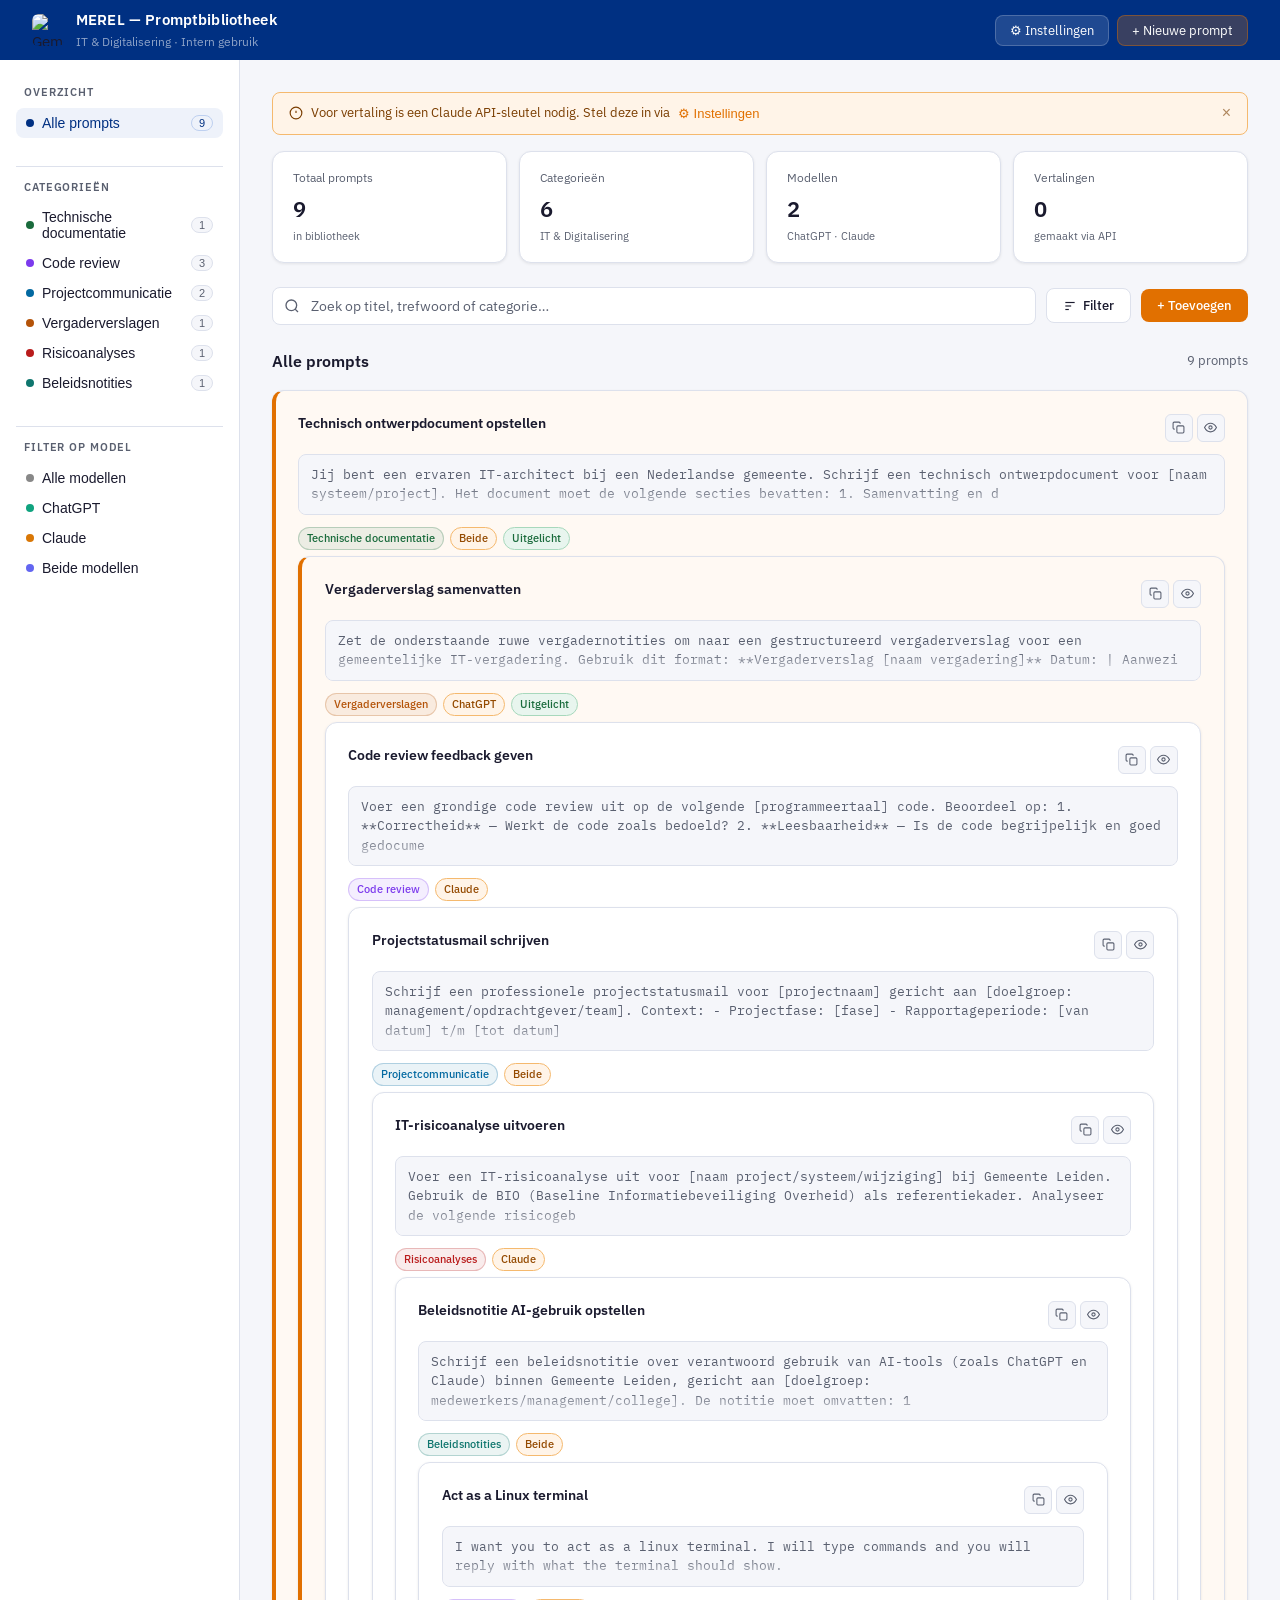
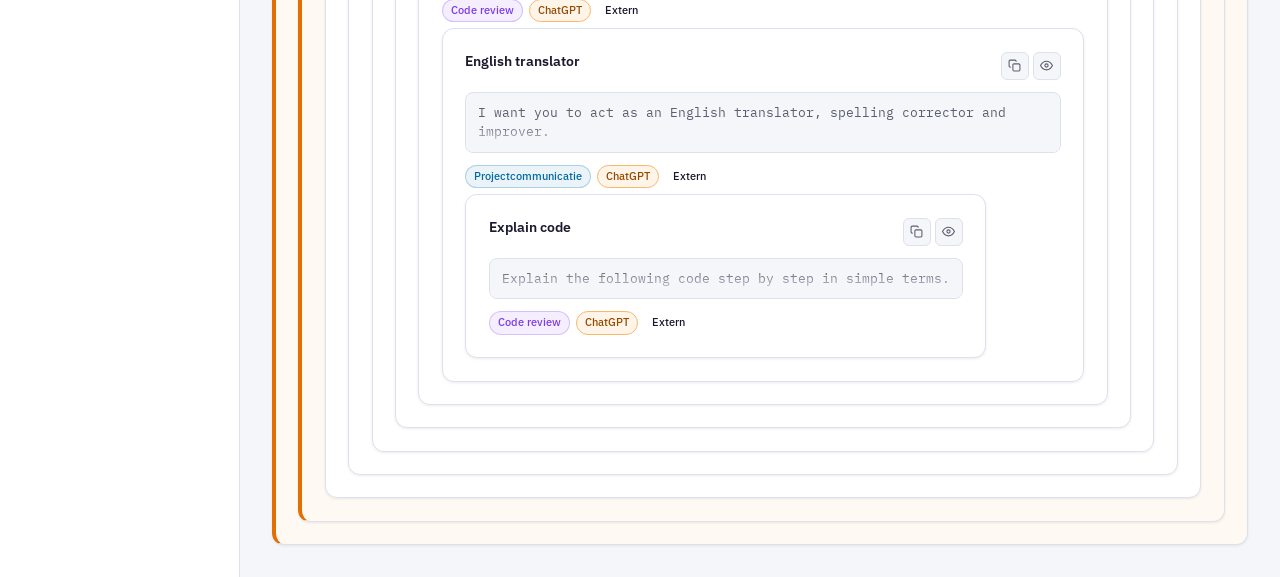
==== index.html @ 8b1da362 "Adjust grid layout and prompt card styles" ====
<!DOCTYPE html>
<html lang="nl">
<head>
<meta charset="UTF-8">
<meta name="viewport" content="width=device-width, initial-scale=1.0">
<title>MEREL - Promptbibliotheek</title>
<link href="https://fonts.googleapis.com/css2?family=IBM+Plex+Sans:wght@400;500;600&family=IBM+Plex+Mono:wght@400;500&display=swap" rel="stylesheet">
<style>
  *, *::before, *::after { box-sizing: border-box; margin: 0; padding: 0; }

  :root {
    --oranje: #E17000;
    --oranje-licht: #FFF4E8;
    --oranje-border: #F5B96E;
    --blauw: #003082;
    --blauw-licht: #EEF2FA;
    --tekst: #1A1A2E;
    --tekst-muted: #5A6070;
    --bg: #F5F6FA;
    --bg-white: #FFFFFF;
    --border: #DDE1EC;
    --groen: #1A6B3C;
    --groen-licht: #E8F5EE;
    --rood: #B91C1C;
    --rood-licht: #FEF2F2;
    --radius: 8px;
    --radius-lg: 12px;
    --shadow: 0 1px 3px rgba(0,0,0,0.08);
  }

  body {
    font-family: 'IBM Plex Sans', sans-serif;
    background: var(--bg);
    color: var(--tekst);
    font-size: 15px;
    line-height: 1.6;
    min-height: 100vh;
  }

  /* HEADER */
  .header {
    background: var(--blauw);
    padding: 0 2rem;
    display: flex;
    align-items: center;
    justify-content: space-between;
    height: 60px;
    position: sticky;
    top: 0;
    z-index: 100;
  }
  .header-logo {
    display: flex;
    align-items: center;
    gap: 12px;
    text-decoration: none;
  }
  .logo-badge {
    width: 32px; height: 32px;
    background: var(--oranje);
    border-radius: 6px;
    display: flex; align-items: center; justify-content: center;
  }
  .logo-badge svg { width: 18px; height: 18px; fill: white; }
  .header-title {
    color: white;
    font-size: 15px;
    font-weight: 600;
    letter-spacing: 0.01em;
  }
  .header-subtitle {
    color: rgba(255,255,255,0.55);
    font-size: 12px;
    font-weight: 400;
  }
  .header-right {
    display: flex;
    align-items: center;
    gap: 8px;
  }
  .btn-header {
    background: rgba(255,255,255,0.12);
    border: 1px solid rgba(255,255,255,0.2);
    color: white;
    padding: 6px 14px;
    border-radius: var(--radius);
    font-size: 13px;
    font-family: inherit;
    cursor: pointer;
    transition: background 0.15s;
  }
  .btn-header:hover { background: rgba(255,255,255,0.2); }

  /* LAYOUT */
  .layout {
  display: grid;
  grid-template-columns: 240px 1fr;
  width: 100%;
}

  /* SIDEBAR */
  .sidebar {
    background: var(--bg-white);
    border-right: 1px solid var(--border);
    padding: 1.5rem 0;
  }
  .sidebar-section {
    padding: 0 1rem 1rem;
    margin-bottom: 0.5rem;
  }
  .sidebar-label {
    font-size: 11px;
    font-weight: 600;
    letter-spacing: 0.08em;
    text-transform: uppercase;
    color: var(--tekst-muted);
    padding: 0 0.5rem;
    margin-bottom: 6px;
    display: block;
  }
  .sidebar-item {
    display: flex;
    align-items: center;
    gap: 8px;
    padding: 7px 10px;
    border-radius: var(--radius);
    cursor: pointer;
    font-size: 14px;
    color: var(--tekst);
    transition: background 0.1s;
    border: none;
    background: none;
    width: 100%;
    text-align: left;
  }
  .sidebar-item:hover { background: var(--bg); }
  .sidebar-item.active {
    background: var(--blauw-licht);
    color: var(--blauw);
    font-weight: 500;
  }
  .sidebar-dot {
    width: 8px; height: 8px;
    border-radius: 50%;
    flex-shrink: 0;
  }
  .count-badge {
    margin-left: auto;
    font-size: 11px;
    background: var(--bg);
    color: var(--tekst-muted);
    padding: 1px 7px;
    border-radius: 20px;
    border: 1px solid var(--border);
  }
  .sidebar-item.active .count-badge {
    background: var(--blauw-licht);
    border-color: #BED0F0;
    color: var(--blauw);
  }
  .sidebar-divider {
    height: 1px;
    background: var(--border);
    margin: 0.75rem 1rem;
  }

  /* MAIN */
  .main {
    padding: 2rem;
    overflow-y: auto;
    width: 100%;
  }

  /* SEARCH & TOOLBAR */
  .toolbar {
    display: flex;
    align-items: center;
    gap: 10px;
    margin-bottom: 1.5rem;
  }
  .search-wrap {
    flex: 1;
    position: relative;
  }
  .search-icon {
    position: absolute;
    left: 12px; top: 50%;
    transform: translateY(-50%);
    width: 16px; height: 16px;
    color: var(--tekst-muted);
    pointer-events: none;
  }
  .search-input {
    width: 100%;
    padding: 9px 12px 9px 38px;
    border: 1px solid var(--border);
    border-radius: var(--radius);
    font-size: 14px;
    font-family: inherit;
    background: var(--bg-white);
    color: var(--tekst);
    outline: none;
    transition: border-color 0.15s;
  }
  .search-input:focus { border-color: var(--blauw); }
  .search-input::placeholder { color: var(--tekst-muted); }

  .btn {
    display: inline-flex;
    align-items: center;
    gap: 6px;
    padding: 8px 16px;
    border-radius: var(--radius);
    font-size: 13px;
    font-family: inherit;
    font-weight: 500;
    cursor: pointer;
    transition: all 0.15s;
    border: none;
    white-space: nowrap;
  }
  .btn-primary {
    background: var(--blauw);
    color: white;
  }
  .btn-primary:hover { background: #002265; }
  .btn-secondary {
    background: var(--bg-white);
    color: var(--tekst);
    border: 1px solid var(--border);
  }
  .btn-secondary:hover { background: var(--bg); }
  .btn-oranje {
    background: var(--oranje);
    color: white;
  }
  .btn-oranje:hover { background: #C56200; }

  /* STATS ROW */
  .stats-row {
    display: grid;
    grid-template-columns: repeat(4, 1fr);
    gap: 12px;
    margin-bottom: 1.5rem;
  }
  .stat-card {
    background: var(--bg-white);
    border: 1px solid var(--border);
    border-radius: var(--radius-lg);
    padding: 1rem 1.25rem;
    box-shadow: var(--shadow);
  }
  .stat-label { font-size: 12px; color: var(--tekst-muted); margin-bottom: 4px; }
  .stat-value { font-size: 22px; font-weight: 600; color: var(--tekst); }
  .stat-sub { font-size: 11px; color: var(--tekst-muted); margin-top: 2px; }

  /* PROMPT GRID */
  .section-header {
    display: flex;
    align-items: center;
    justify-content: space-between;
    margin-bottom: 1rem;
  }
  .section-title {
    font-size: 16px;
    font-weight: 600;
    color: var(--tekst);
  }
.prompt-grid {
  display: grid;
  grid-template-columns: repeat(auto-fit, minmax(360px, 1fr));
  gap: 16px;
  width: 100%;
}

  /* PROMPT CARD */
  .prompt-card {
    background: var(--bg-white);
    border: 1px solid var(--border);
    border-radius: var(--radius-lg);
    padding: 1.4rem;
    box-shadow: var(--shadow);
    display: flex;
    flex-direction: column;
    gap: 12px;
    transition: box-shadow 0.15s, border-color 0.15s;
    position: relative;
    overflow: hidden;
  }
  .prompt-card:hover {
    box-shadow: 0 4px 12px rgba(0,0,0,0.1);
    border-color: #C8D0E4;
  }
.prompt-card.featured {
  border-left: 4px solid var(--oranje);
  background: #FFF9F3;
}
  .card-top {
    display: flex;
    align-items: flex-start;
    justify-content: space-between;
    gap: 8px;
  }
  .card-title {
    font-size: 14px;
    font-weight: 600;
    color: var(--tekst);
    line-height: 1.4;
  }
  .card-actions {
    display: flex;
    gap: 4px;
    flex-shrink: 0;
  }
  .icon-btn {
    width: 28px; height: 28px;
    border-radius: 6px;
    border: 1px solid var(--border);
    background: var(--bg);
    display: flex; align-items: center; justify-content: center;
    cursor: pointer;
    color: var(--tekst-muted);
    transition: all 0.15s;
  }
  .icon-btn:hover { background: var(--blauw-licht); color: var(--blauw); border-color: #BED0F0; }
  .icon-btn svg { width: 13px; height: 13px; }

  .card-prompt-preview {
    font-size: 13px;
    color: var(--tekst-muted);
    background: var(--bg);
    border: 1px solid var(--border);
    border-radius: var(--radius);
    padding: 10px 12px;
    font-family: 'IBM Plex Mono', monospace;
    line-height: 1.5;
    max-height: 80px;
    overflow: hidden;
    position: relative;
  }
  .card-prompt-preview::after {
    content: '';
    position: absolute;
    bottom: 0; left: 0; right: 0;
    height: 28px;
    background: linear-gradient(transparent, var(--bg));
  }

  .card-meta {
    display: flex;
    align-items: center;
    gap: 6px;
    flex-wrap: wrap;
  }
  .tag {
    font-size: 11px;
    padding: 2px 8px;
    border-radius: 20px;
    font-weight: 500;
  }
  .tag-cat {
    background: var(--blauw-licht);
    color: var(--blauw);
    border: 1px solid #BED0F0;
  }
  .tag-model {
    background: var(--oranje-licht);
    color: #944A00;
    border: 1px solid var(--oranje-border);
  }
  .tag-new {
    background: var(--groen-licht);
    color: var(--groen);
    border: 1px solid #A7D8BC;
  }

  .card-footer {
    display: flex;
    align-items: center;
    justify-content: space-between;
    padding-top: 8px;
    border-top: 1px solid var(--border);
    margin-top: auto;
  }
  .card-author {
    font-size: 11px;
    color: var(--tekst-muted);
    display: flex;
    align-items: center;
    gap: 5px;
  }
  .author-avatar {
    width: 18px; height: 18px;
    border-radius: 50%;
    background: var(--blauw-licht);
    color: var(--blauw);
    font-size: 9px;
    font-weight: 600;
    display: flex; align-items: center; justify-content: center;
  }
  .card-btn-use {
    font-size: 12px;
    padding: 4px 12px;
    background: var(--blauw);
    color: white;
    border: none;
    border-radius: 6px;
    cursor: pointer;
    font-family: inherit;
    font-weight: 500;
    transition: background 0.15s;
  }
  .card-btn-use:hover { background: #002265; }

  /* MODAL OVERLAY */
  .modal-overlay {
    display: none;
    position: fixed;
    inset: 0;
    background: rgba(0,0,30,0.45);
    z-index: 200;
    align-items: center;
    justify-content: center;
    padding: 1rem;
  }
  .modal-overlay.open { display: flex; }
  .modal {
    background: var(--bg-white);
    border-radius: var(--radius-lg);
    width: 100%;
    max-width: 680px;
    max-height: 90vh;
    overflow-y: auto;
    box-shadow: 0 20px 60px rgba(0,0,0,0.2);
  }
  .modal-header {
    padding: 1.25rem 1.5rem;
    border-bottom: 1px solid var(--border);
    display: flex;
    align-items: center;
    justify-content: space-between;
  }
  .modal-title { font-size: 16px; font-weight: 600; }
  .modal-close {
    width: 32px; height: 32px;
    border-radius: var(--radius);
    border: 1px solid var(--border);
    background: none;
    cursor: pointer;
    display: flex; align-items: center; justify-content: center;
    color: var(--tekst-muted);
    font-size: 18px;
    transition: background 0.15s;
  }
  .modal-close:hover { background: var(--bg); }
  .modal-body { padding: 1.5rem; display: flex; flex-direction: column; gap: 1.25rem; }
  .form-group { display: flex; flex-direction: column; gap: 6px; }
  .form-label { font-size: 13px; font-weight: 500; color: var(--tekst); }
  .form-sublabel { font-size: 12px; color: var(--tekst-muted); }
  .form-input, .form-select, .form-textarea {
    padding: 9px 12px;
    border: 1px solid var(--border);
    border-radius: var(--radius);
    font-size: 14px;
    font-family: inherit;
    color: var(--tekst);
    background: var(--bg-white);
    outline: none;
    transition: border-color 0.15s;
  }
  .form-input:focus, .form-select:focus, .form-textarea:focus { border-color: var(--blauw); }
  .form-textarea {
    resize: vertical;
    min-height: 120px;
    font-family: 'IBM Plex Mono', monospace;
    font-size: 13px;
    line-height: 1.6;
    background: var(--bg);
  }
  .modal-footer {
    padding: 1rem 1.5rem;
    border-top: 1px solid var(--border);
    display: flex;
    justify-content: flex-end;
    gap: 8px;
  }

  /* TRANSLATE PANEL */
  .translate-panel {
    background: var(--blauw-licht);
    border: 1px solid #BED0F0;
    border-radius: var(--radius);
    padding: 1rem 1.25rem;
  }
  .translate-header {
    display: flex;
    align-items: center;
    justify-content: space-between;
    margin-bottom: 10px;
  }
  .translate-title { font-size: 13px; font-weight: 600; color: var(--blauw); }
  .lang-selector {
    display: flex;
    gap: 6px;
  }
  .lang-btn {
    padding: 3px 10px;
    border-radius: 20px;
    border: 1px solid #BED0F0;
    background: white;
    font-size: 12px;
    font-family: inherit;
    cursor: pointer;
    color: var(--blauw);
    transition: all 0.15s;
  }
  .lang-btn:hover, .lang-btn.active { background: var(--blauw); color: white; border-color: var(--blauw); }
  .translate-output {
    background: white;
    border: 1px solid #BED0F0;
    border-radius: var(--radius);
    padding: 10px 12px;
    font-family: 'IBM Plex Mono', monospace;
    font-size: 13px;
    color: var(--tekst);
    min-height: 80px;
    line-height: 1.6;
    position: relative;
  }
  .translate-loading {
    color: var(--tekst-muted);
    font-style: italic;
    font-family: 'IBM Plex Sans', sans-serif;
    font-size: 13px;
  }
  .translate-actions {
    margin-top: 8px;
    display: flex;
    gap: 6px;
    justify-content: flex-end;
  }

  /* DETAIL MODAL specifiek */
  .prompt-full-text {
    background: var(--bg);
    border: 1px solid var(--border);
    border-radius: var(--radius);
    padding: 14px 16px;
    font-family: 'IBM Plex Mono', monospace;
    font-size: 13px;
    color: var(--tekst);
    line-height: 1.7;
    white-space: pre-wrap;
    word-break: break-word;
  }

  /* TOAST */
  .toast {
    position: fixed;
    bottom: 2rem; right: 2rem;
    background: var(--tekst);
    color: white;
    padding: 10px 18px;
    border-radius: var(--radius);
    font-size: 13px;
    font-weight: 500;
    z-index: 999;
    opacity: 0;
    transform: translateY(10px);
    transition: all 0.25s;
    pointer-events: none;
  }
  .toast.show { opacity: 1; transform: translateY(0); }
  .toast.success { background: var(--groen); }
  .toast.error { background: var(--rood); }

  /* EMPTY STATE */
  .empty-state {
    text-align: center;
    padding: 4rem 2rem;
    color: var(--tekst-muted);
  }
  .empty-icon { font-size: 32px; margin-bottom: 1rem; opacity: 0.4; }
  .empty-title { font-size: 16px; font-weight: 500; color: var(--tekst); margin-bottom: 6px; }

  /* API KEY BANNER */
  .api-banner {
    background: var(--oranje-licht);
    border: 1px solid var(--oranje-border);
    border-radius: var(--radius);
    padding: 10px 16px;
    font-size: 13px;
    color: #7A3D00;
    display: flex;
    align-items: center;
    gap: 8px;
    margin-bottom: 1rem;
  }
  .api-banner a { color: var(--oranje); font-weight: 500; }
  .api-banner-close { margin-left: auto; cursor: pointer; opacity: 0.6; background: none; border: none; font-size: 16px; color: #7A3D00; }

  @media (max-width: 768px) {
    .layout { grid-template-columns: 1fr; }
    .sidebar { display: none; }
    .stats-row { grid-template-columns: repeat(2, 1fr); }
    .prompt-grid { grid-template-columns: 1fr; }
  }
</style>
</head>
<body>

<!-- HEADER -->
<header class="header">
  <div class="header-logo">
<div class="logo-badge" style="background:none;padding:0;overflow:hidden;">
  <img src="https://servicepunt71.sharepoint.com/sites/msteams_d9e79a/_api/siteiconmanager/getsitelogo?type=%271%27&hash=639079792948566922" 
       alt="Gemeente icoon" 
       style="width:32px;height:32px;object-fit:cover;border-radius:6px;">
</div>
    <div>
      <div class="header-title">MEREL — Promptbibliotheek</div>
      <div class="header-subtitle">IT &amp; Digitalisering · Intern gebruik</div>
    </div>
  </div>
  <div class="header-right">
    <button class="btn-header" onclick="openSettings()">⚙ Instellingen</button>
    <button class="btn-header" style="background:rgba(225,112,0,0.25);border-color:rgba(225,112,0,0.4);" onclick="openNewModal()">+ Nieuwe prompt</button>
  </div>
</header>

<div class="layout">
  <!-- SIDEBAR -->
  <aside class="sidebar">
    <div class="sidebar-section">
      <span class="sidebar-label">Overzicht</span>
      <button class="sidebar-item active" onclick="filterCategory('alle', this)">
        <span class="sidebar-dot" style="background:#003082"></span> Alle prompts
        <span class="count-badge" id="count-alle">0</span>
      </button>
    </div>
    <div class="sidebar-divider"></div>
    <div class="sidebar-section">
      <span class="sidebar-label">Categorieën</span>
      <button class="sidebar-item" onclick="filterCategory('documentatie', this)">
        <span class="sidebar-dot" style="background:#1A6B3C"></span> Technische documentatie
        <span class="count-badge" id="count-documentatie">0</span>
      </button>
      <button class="sidebar-item" onclick="filterCategory('code', this)">
        <span class="sidebar-dot" style="background:#7C3AED"></span> Code review
        <span class="count-badge" id="count-code">0</span>
      </button>
      <button class="sidebar-item" onclick="filterCategory('communicatie', this)">
        <span class="sidebar-dot" style="background:#0369A1"></span> Projectcommunicatie
        <span class="count-badge" id="count-communicatie">0</span>
      </button>
      <button class="sidebar-item" onclick="filterCategory('vergadering', this)">
        <span class="sidebar-dot" style="background:#B45309"></span> Vergaderverslagen
        <span class="count-badge" id="count-vergadering">0</span>
      </button>
      <button class="sidebar-item" onclick="filterCategory('risico', this)">
        <span class="sidebar-dot" style="background:#B91C1C"></span> Risicoanalyses
        <span class="count-badge" id="count-risico">0</span>
      </button>
      <button class="sidebar-item" onclick="filterCategory('beleid', this)">
        <span class="sidebar-dot" style="background:#0F766E"></span> Beleidsnotities
        <span class="count-badge" id="count-beleid">0</span>
      </button>
    </div>
    <div class="sidebar-divider"></div>
    <div class="sidebar-section">
      <span class="sidebar-label">Filter op model</span>
      <button class="sidebar-item" onclick="filterModel('alle-modellen', this)">
        <span class="sidebar-dot" style="background:#888"></span> Alle modellen
      </button>
      <button class="sidebar-item" onclick="filterModel('ChatGPT', this)">
        <span class="sidebar-dot" style="background:#10A37F"></span> ChatGPT
      </button>
      <button class="sidebar-item" onclick="filterModel('Claude', this)">
        <span class="sidebar-dot" style="background:#D97706"></span> Claude
      </button>
      <button class="sidebar-item" onclick="filterModel('Beide', this)">
        <span class="sidebar-dot" style="background:#6366F1"></span> Beide modellen
      </button>
    </div>
  </aside>

  <!-- MAIN CONTENT -->
  <main class="main">

    <!-- API KEY BANNER -->
    <div class="api-banner" id="api-banner">
      <svg width="14" height="14" fill="none" stroke="currentColor" stroke-width="2" viewBox="0 0 24 24"><circle cx="12" cy="12" r="10"/><path d="M12 8v4M12 16h.01"/></svg>
      Voor vertaling is een Claude API-sleutel nodig. Stel deze in via
      <button style="background:none;border:none;color:var(--oranje);font-weight:500;cursor:pointer;font-size:13px;padding:0;" onclick="openSettings()">⚙ Instellingen</button>
      <button class="api-banner-close" onclick="document.getElementById('api-banner').style.display='none'">×</button>
    </div>

    <!-- STATS -->
    <div class="stats-row">
      <div class="stat-card">
        <div class="stat-label">Totaal prompts</div>
        <div class="stat-value" id="stat-total">0</div>
        <div class="stat-sub">in bibliotheek</div>
      </div>
      <div class="stat-card">
        <div class="stat-label">Categorieën</div>
        <div class="stat-value">6</div>
        <div class="stat-sub">IT &amp; Digitalisering</div>
      </div>
      <div class="stat-card">
        <div class="stat-label">Modellen</div>
        <div class="stat-value">2</div>
        <div class="stat-sub">ChatGPT · Claude</div>
      </div>
      <div class="stat-card">
        <div class="stat-label">Vertalingen</div>
        <div class="stat-value" id="stat-translations">0</div>
        <div class="stat-sub">gemaakt via API</div>
      </div>
    </div>

    <!-- TOOLBAR -->
    <div class="toolbar">
      <div class="search-wrap">
        <svg class="search-icon" fill="none" stroke="currentColor" stroke-width="2" viewBox="0 0 24 24"><circle cx="11" cy="11" r="8"/><path d="m21 21-4.35-4.35"/></svg>
        <input class="search-input" type="text" placeholder="Zoek op titel, trefwoord of categorie…" id="search-input" oninput="renderPrompts()">
      </div>
      <button class="btn btn-secondary" onclick="renderPrompts()">
        <svg width="14" height="14" fill="none" stroke="currentColor" stroke-width="2" viewBox="0 0 24 24"><line x1="4" y1="6" x2="20" y2="6"/><line x1="4" y1="12" x2="14" y2="12"/><line x1="4" y1="18" x2="10" y2="18"/></svg>
        Filter
      </button>
      <button class="btn btn-oranje" onclick="openNewModal()">
        + Toevoegen
      </button>
    </div>

    <!-- PROMPT GRID -->
    <div class="section-header">
      <div class="section-title" id="section-title">Alle prompts</div>
      <div style="font-size:13px;color:var(--tekst-muted);" id="result-count"></div>
    </div>
    <div class="prompt-grid" id="prompt-grid"></div>
    <div class="empty-state" id="empty-state" style="display:none;">
      <div class="empty-icon">🔍</div>
      <div class="empty-title">Geen prompts gevonden</div>
      <div>Pas je zoekterm aan of voeg een nieuwe prompt toe.</div>
    </div>
  </main>
</div>

<!-- ============ DETAIL MODAL ============ -->
<div class="modal-overlay" id="detail-modal">
  <div class="modal">
    <div class="modal-header">
      <div class="modal-title" id="detail-title">Promptdetails</div>
      <button class="modal-close" onclick="closeModal('detail-modal')">×</button>
    </div>
    <div class="modal-body">
      <div class="form-group">
        <div class="form-label">Prompttekst (Nederlands)</div>
        <div class="prompt-full-text" id="detail-prompt-text"></div>
      </div>
      <div class="form-group">
        <div class="form-label">Gebruik</div>
        <div id="detail-usage" style="font-size:14px;color:var(--tekst-muted);"></div>
      </div>
      <!-- VERTAALMECHANISME -->
      <div class="translate-panel">
        <div class="translate-header">
          <div class="translate-title">
            <svg width="13" height="13" fill="none" stroke="currentColor" stroke-width="2" viewBox="0 0 24 24" style="vertical-align:-2px;margin-right:4px;"><path d="M5 8l6 6"/><path d="m4 14 6-6 2-3"/><path d="M2 5h12"/><path d="M7 2h1"/><path d="m22 22-5-10-5 10"/><path d="M14 18h6"/></svg>
            Vertaalmechanisme — via Claude API
          </div>
          <div class="lang-selector">
            <button class="lang-btn active" data-lang="en" onclick="setTargetLang('en', this)">EN</button>
            <button class="lang-btn" data-lang="de" onclick="setTargetLang('de', this)">DE</button>
            <button class="lang-btn" data-lang="fr" onclick="setTargetLang('fr', this)">FR</button>
            <button class="lang-btn" data-lang="ar" onclick="setTargetLang('ar', this)">AR</button>
          </div>
        </div>
        <div class="translate-output" id="translate-output">
          <span class="translate-loading">Klik op "Vertaal" om de prompt te vertalen via de Claude API.</span>
        </div>
        <div class="translate-actions">
          <button class="btn btn-secondary" id="btn-copy-translation" style="display:none;" onclick="copyTranslation()">Kopieer vertaling</button>
          <button class="btn btn-primary" onclick="translatePrompt()">
            <svg width="13" height="13" fill="none" stroke="currentColor" stroke-width="2" viewBox="0 0 24 24"><path d="M5 8l6 6"/><path d="m4 14 6-6 2-3"/><path d="M2 5h12"/><path d="M7 2h1"/><path d="m22 22-5-10-5 10"/><path d="M14 18h6"/></svg>
            Vertaal prompt
          </button>
        </div>
      </div>
      <div class="form-group">
        <div class="card-meta" id="detail-tags"></div>
      </div>
    </div>
    <div class="modal-footer">
      <button class="btn btn-secondary" onclick="copyPrompt()">Kopieer prompt</button>
      <button class="btn btn-secondary" onclick="openEditModal()">Bewerken</button>
      <button class="btn btn-primary" onclick="closeModal('detail-modal')">Sluiten</button>
    </div>
  </div>
</div>

<!-- ============ NEW / EDIT MODAL ============ -->
<div class="modal-overlay" id="new-modal">
  <div class="modal">
    <div class="modal-header">
      <div class="modal-title" id="new-modal-title">Nieuwe prompt toevoegen</div>
      <button class="modal-close" onclick="closeModal('new-modal')">×</button>
    </div>
    <div class="modal-body">
      <input type="hidden" id="edit-id" value="">
      <div class="form-group">
        <label class="form-label">Titel *</label>
        <input class="form-input" type="text" id="form-title" placeholder="Bijv. Technisch ontwerpdocument opstellen">
      </div>
      <div class="form-group">
        <label class="form-label">Categorie *</label>
        <select class="form-select" id="form-category">
          <option value="">— Selecteer categorie —</option>
          <option value="documentatie">Technische documentatie</option>
          <option value="code">Code review / uitleg</option>
          <option value="communicatie">Projectcommunicatie</option>
          <option value="vergadering">Vergaderverslagen</option>
          <option value="risico">Risicoanalyses &amp; rapportages</option>
          <option value="beleid">Beleidsnotities</option>
        </select>
      </div>
      <div class="form-group">
        <label class="form-label">AI-model</label>
        <select class="form-select" id="form-model">
          <option value="Beide">Beide modellen</option>
          <option value="ChatGPT">ChatGPT</option>
          <option value="Claude">Claude</option>
        </select>
      </div>
      <div class="form-group">
        <label class="form-label">Prompttekst (Nederlands) *</label>
        <div class="form-sublabel">Schrijf je prompt in het Nederlands. Variabelen zet je tussen [haakjes].</div>
        <textarea class="form-textarea" id="form-prompt" placeholder="Jij bent een ervaren [functie] bij een Nederlandse gemeente. Schrijf een [documenttype] over [onderwerp]..."></textarea>
      </div>
      <div class="form-group">
        <label class="form-label">Toelichting gebruik</label>
        <input class="form-input" type="text" id="form-usage" placeholder="Bijv. Gebruik voor interne technische ontwerpdocumenten">
      </div>
      <div class="form-group">
        <label class="form-label">Auteur</label>
        <input class="form-input" type="text" id="form-author" placeholder="Initialen of naam">
      </div>
    </div>
    <div class="modal-footer">
      <button class="btn btn-secondary" onclick="closeModal('new-modal')">Annuleren</button>
      <button class="btn btn-primary" onclick="savePrompt()">Opslaan</button>
    </div>
  </div>
</div>

<!-- ============ SETTINGS MODAL ============ -->
<div class="modal-overlay" id="settings-modal">
  <div class="modal">
    <div class="modal-header">
      <div class="modal-title">Instellingen</div>
      <button class="modal-close" onclick="closeModal('settings-modal')">×</button>
    </div>
    <div class="modal-body">
      <div class="form-group">
        <label class="form-label">Claude API-sleutel</label>
        <div class="form-sublabel">Vereist voor het vertaalmechanisme. De sleutel wordt lokaal opgeslagen in deze browser.</div>
        <input class="form-input" type="password" id="api-key-input" placeholder="sk-ant-api03-...">
      </div>
      <div style="background:var(--groen-licht);border:1px solid #A7D8BC;border-radius:var(--radius);padding:10px 14px;font-size:13px;color:#145232;">
        <strong>Privacy:</strong> De API-sleutel wordt alleen opgeslagen in localStorage van deze browser en nooit gedeeld. Prompts die vertaald worden, worden tijdelijk naar de Claude API gestuurd.
      </div>
      <div class="form-group">
        <label class="form-label">Exporteren</label>
        <div class="form-sublabel">Download alle prompts als JSON-bestand voor backup of import in andere tools.</div>
        <button class="btn btn-secondary" onclick="exportPrompts()">Exporteer als JSON</button>
      </div>
      <div class="form-group">
        <label class="form-label">Importeren</label>
        <div class="form-sublabel">Importeer prompts vanuit een eerder geëxporteerd JSON-bestand.</div>
        <input type="file" id="import-file" accept=".json" onchange="importPrompts(event)" style="font-size:13px;">
      </div>
    </div>
    <div class="modal-footer">
      <button class="btn btn-secondary" onclick="closeModal('settings-modal')">Annuleren</button>
      <button class="btn btn-primary" onclick="saveSettings()">Instellingen opslaan</button>
    </div>
  </div>
</div>

<!-- TOAST -->
<div class="toast" id="toast"></div>

<script>
// ===== DATA =====
const STORAGE_KEY = 'gemeente_Leiden_prompts';
const SETTINGS_KEY = 'gemeente_Leiden_settings';

const DEFAULT_PROMPTS = [
  {
    id: 1, featured: true,
    title: "Technisch ontwerpdocument opstellen",
    category: "documentatie",
    model: "Beide",
    author: "IT-team",
    date: "2025-03-01",
    usage: "Gebruik bij het opstellen van architectuur- of ontwerpdocumenten voor IT-projecten.",
    prompt: "Jij bent een ervaren IT-architect bij een Nederlandse gemeente. Schrijf een technisch ontwerpdocument voor [naam systeem/project].\n\nHet document moet de volgende secties bevatten:\n1. Samenvatting en doelstelling\n2. Huidige situatie (as-is)\n3. Gewenste situatie (to-be)\n4. Technische architectuur en componenten\n5. Afhankelijkheden en risico's\n6. Beveiligingsoverwegingen (AVG/BIO)\n7. Implementatieplan en fasering\n8. Beheersaspecten na go-live\n\nSchrijf in formeel Nederlands, passend bij gemeentelijke standaarden. Gebruik duidelijke koppen en opsommingen."
  },
  {
    id: 2, featured: false,
    title: "Code review feedback geven",
    category: "code",
    model: "Claude",
    author: "Dev",
    date: "2025-03-05",
    usage: "Voor gestructureerde code review feedback aan collega-ontwikkelaars.",
    prompt: "Voer een grondige code review uit op de volgende [programmeertaal] code. Beoordeel op:\n\n1. **Correctheid** — Werkt de code zoals bedoeld?\n2. **Leesbaarheid** — Is de code begrijpelijk en goed gedocumenteerd?\n3. **Veiligheid** — Zijn er beveiligingskwetsbaarheden (o.a. input validatie, SQL-injectie)?\n4. **Prestaties** — Zijn er bottlenecks of inefficiënties?\n5. **Onderhoudbaarheid** — Volgt de code de afgesproken patronen en conventies?\n\nGeef je feedback constructief en concreet. Markeer kritieke issues apart. Stel verbeteringen voor met voorbeeldcode waar relevant.\n\n[Plak hier de code]"
  },
  {
    id: 3, featured: false,
    title: "Projectstatusmail schrijven",
    category: "communicatie",
    model: "Beide",
    author: "PM",
    date: "2025-03-08",
    usage: "Wekelijkse of tweewekelijkse projectstatusupdate naar stakeholders.",
    prompt: "Schrijf een professionele projectstatusmail voor [projectnaam] gericht aan [doelgroep: management/opdrachtgever/team].\n\nContext:\n- Projectfase: [fase]\n- Rapportageperiode: [van datum] t/m [tot datum]\n- Overall status: [groen/oranje/rood]\n\nBehandel de volgende punten:\n1. Samenvatting van de huidige status (2-3 zinnen)\n2. Wat is bereikt in deze periode?\n3. Wat staat er gepland voor de komende periode?\n4. Risico's en aandachtspunten\n5. Gevraagde beslissingen of acties van ontvanger\n\nToon: formeel maar toegankelijk. Gebruik opsommingen voor leesbaarheid. Maximaal één A4."
  },
  {
    id: 4, featured: true,
    title: "Vergaderverslag samenvatten",
    category: "vergadering",
    model: "ChatGPT",
    author: "Secretariaat",
    date: "2025-03-10",
    usage: "Zet ruwe vergadernotities om naar een gestructureerd verslag.",
    prompt: "Zet de onderstaande ruwe vergadernotities om naar een gestructureerd vergaderverslag voor een gemeentelijke IT-vergadering.\n\nGebruik dit format:\n**Vergaderverslag [naam vergadering]**\nDatum: | Aanwezig: | Voorzitter: | Notulist:\n\n**1. Opening en mededelingen**\n**2. Bespreking agendapunten**\n   [Per agendapunt: onderwerp, discussie, besluit]\n**3. Actiepunten**\n   | Actie | Verantwoordelijke | Deadline |\n**4. Rondvraag en sluiting**\n**5. Datum volgende vergadering**\n\nSchrijf helder en zakelijk. Actiepunten moeten SMART geformuleerd zijn.\n\n[Plak hier de ruwe notities]"
  },
  {
    id: 5, featured: false,
    title: "IT-risicoanalyse uitvoeren",
    category: "risico",
    model: "Claude",
    author: "CISO",
    date: "2025-03-12",
    usage: "Gestructureerde risicoanalyse conform BIO/ISO27001 voor IT-projecten of wijzigingen.",
    prompt: "Voer een IT-risicoanalyse uit voor [naam project/systeem/wijziging] bij Gemeente Leiden.\n\nGebruik de BIO (Baseline Informatiebeveiliging Overheid) als referentiekader.\n\nAnalyseer de volgende risicogebieden:\n1. Beschikbaarheid — Wat zijn de gevolgen van uitval?\n2. Integriteit — Welke risico's zijn er voor datakwaliteit?\n3. Vertrouwelijkheid — Zijn er privacyrisico's (AVG)?\n4. Continuïteit — Hoe herstelbaar is het systeem?\n\nPer risico:\n- Beschrijving van het risico\n- Kans (1-5) × Impact (1-5) = Risicoscore\n- Huidige beheersmaatregelen\n- Aanbevolen aanvullende maatregelen\n- Restrisico\n\nSluit af met een risicokaart en aanbeveling voor go/no-go."
  },
  {
    id: 6, featured: false,
    title: "Beleidsnotitie AI-gebruik opstellen",
    category: "beleid",
    model: "Beide",
    author: "Beleid",
    date: "2025-03-15",
    usage: "Intern beleidsdocument over verantwoord AI-gebruik binnen de gemeente.",
    prompt: "Schrijf een beleidsnotitie over verantwoord gebruik van AI-tools (zoals ChatGPT en Claude) binnen Gemeente Leiden, gericht aan [doelgroep: medewerkers/management/college].\n\nDe notitie moet omvatten:\n1. Aanleiding en doelstelling\n2. Scope (welke tools, welke medewerkers)\n3. Kaders en uitgangspunten (AVG, BIO, ethiek)\n4. Wat mag wel — concrete toepassingen\n5. Wat mag niet — verboden gebruik (bijv. persoonsgegevens, vertrouwelijke info)\n6. Verantwoordelijkheden\n7. Meld- en escalatieprocedure\n8. Evaluatie en herziening\n\nSchrijf in formeel bestuurlijk Nederlands. Maximaal 3 A4."
  }
];

// ===== STATE =====
let prompts = [];
let currentFilter = { category: 'alle', model: 'alle-modellen', search: '' };
let currentPromptId = null;
let targetLang = 'en';
let translationCount = 0;
let editMode = false;

// ===== INIT =====
async function loadExternalPrompts() {
  try {
    const res = await fetch('https://gemeente-leiden.github.io/prompt-bibliotheek/data/prompts-chat.json');
    const data = await res.json();

    // Zorg dat IDs niet botsen
    const maxId = Math.max(0, ...prompts.map(p => p.id));

    const mapped = data.map((p, i) => ({
      id: maxId + i + 1,
      featured: false,
      title: p.title || "Untitled prompt",
      category: mapCategory(p),
      model: "ChatGPT",
      author: "prompts.chat",
      date: new Date().toISOString().substring(0, 10),
      usage: "Extern ingeladen prompt",
      prompt: p.prompt
    }));

    prompts = [...prompts, ...mapped];

  } catch (e) {
    console.error('Fout bij laden externe prompts', e);
  }
}
 
async function init() {
  loadData();
  loadSettings();

  await loadExternalPrompts(); // 👈 NIEUW

  renderPrompts();
  updateStats();
}

// localStorage wrapper — veilig voor SharePoint iframe-sandbox
let _store = {};
function lsGet(key) {
  try { return localStorage.getItem(key); } catch(e) { return _store[key] || null; }
}
function lsSet(key, val) {
  try { localStorage.setItem(key, val); } catch(e) { _store[key] = val; }
}

function loadData() {
  try {
    const saved = lsGet(STORAGE_KEY);
    prompts = saved ? JSON.parse(saved) : [...DEFAULT_PROMPTS];
  } catch(e) {
    prompts = [...DEFAULT_PROMPTS];
  }
}

function saveData() {
  try { lsSet(STORAGE_KEY, JSON.stringify(prompts)); } catch(e) {}
}

function loadSettings() {
  try {
    const s = lsGet(SETTINGS_KEY);
    if (s) {
      const settings = JSON.parse(s);
      if (settings.apiKey) {
        document.getElementById('api-key-input').value = settings.apiKey;
        document.getElementById('api-banner').style.display = 'none';
      }
      if (settings.translationCount) translationCount = settings.translationCount;
    }
  } catch(e) {}
}

function saveSettings() {
  const apiKey = document.getElementById('api-key-input').value.trim();
  const settings = { apiKey, translationCount };
  try { lsSet(SETTINGS_KEY, JSON.stringify(settings)); } catch(e) {}
  if (apiKey) document.getElementById('api-banner').style.display = 'none';
  closeModal('settings-modal');
  showToast('Instellingen opgeslagen', 'success');
}

function getApiKey() {
  try {
    const s = lsGet(SETTINGS_KEY);
    if (!s) return null;
    return JSON.parse(s).apiKey || null;
  } catch(e) { return null; }
}

// ===== RENDER =====
async function loadExternalPrompts() {
  try {
    const res = await fetch('https://gemeente-leiden.github.io/prompt-bibliotheek/data/prompts-chat.json');
    const data = await res.json();

    const maxId = Math.max(0, ...prompts.map(p => p.id));

    const mapped = data.map((p, i) => ({
      id: maxId + i + 1,
      featured: false,
      title: p.title || "Untitled",
      category: mapCategory(p),
      model: "ChatGPT",
      author: "prompts.chat",
      date: new Date().toISOString().substring(0, 10),
      usage: "Extern ingeladen prompt",
      prompt: p.prompt
    }));

    prompts = [...prompts, ...mapped];

  } catch (e) {
    console.error('Fout bij laden externe prompts', e);
  }
} 
const CAT_COLORS = {
  documentatie: '#1A6B3C', code: '#7C3AED', communicatie: '#0369A1',
  vergadering: '#B45309', risico: '#B91C1C', beleid: '#0F766E'
};
const CAT_LABELS = {
  documentatie: 'Technische documentatie', code: 'Code review',
  communicatie: 'Projectcommunicatie', vergadering: 'Vergaderverslagen',
  risico: 'Risicoanalyses', beleid: 'Beleidsnotities'
};

function mapCategory(p) {
  if (!p.tags) return 'documentatie';

  if (p.tags.includes('dev')) return 'code';
  if (p.tags.includes('writing')) return 'communicatie';
  if (p.tags.includes('analysis')) return 'risico';

  return 'documentatie';
}
 
function renderPrompts() {
  const q = document.getElementById('search-input').value.toLowerCase();
  const filtered = prompts.filter(p => {
    const matchCat = currentFilter.category === 'alle' || p.category === currentFilter.category;
    const matchModel = currentFilter.model === 'alle-modellen' || p.model === currentFilter.model || p.model === 'Beide';
    const matchQ = !q || p.title.toLowerCase().includes(q) || p.prompt.toLowerCase().includes(q) || (CAT_LABELS[p.category]||'').toLowerCase().includes(q);
    return matchCat && matchModel && matchQ;
  });

  const grid = document.getElementById('prompt-grid');
  const empty = document.getElementById('empty-state');

  if (filtered.length === 0) {
    grid.innerHTML = '';
    empty.style.display = 'block';
  } else {
    empty.style.display = 'none';
    const sorted = filtered.sort((a, b) => {
  return (b.featured === true) - (a.featured === true);
});

grid.innerHTML = sorted.map(p => renderCard(p)).join('');
  }

  document.getElementById('result-count').textContent = filtered.length + ' prompt' + (filtered.length !== 1 ? 's' : '');
  updateCounts();
}

function renderCard(p) {
  const color = CAT_COLORS[p.category] || '#888';
  const label = CAT_LABELS[p.category] || p.category;
  const preview = p.prompt.substring(0, 200);
  const featured = p.featured ? ' featured' : '';
  return '<div class="prompt-card' + featured + '">' +
    '<div class="card-top">' +
      '<div class="card-title">' + p.title + '</div>' +
      '<div class="card-actions">' +
        '<button class="icon-btn" title="Kopieer" onclick="copyById(' + p.id + ')">' +
          '<svg fill="none" stroke="currentColor" stroke-width="2" viewBox="0 0 24 24"><rect x="9" y="9" width="13" height="13" rx="2"/><path d="M5 15H4a2 2 0 0 1-2-2V4a2 2 0 0 1 2-2h9a2 2 0 0 1 2 2v1"/></svg>' +
        '</button>' +
        '<button class="icon-btn" title="Bekijk details" onclick="openDetail(' + p.id + ')">' +
          '<svg fill="none" stroke="currentColor" stroke-width="2" viewBox="0 0 24 24"><path d="M1 12s4-8 11-8 11 8 11 8-4 8-11 8-11-8-11-8z"/><circle cx="12" cy="12" r="3"/></svg>' +
        '</button>' +
      '</div>' +
    '</div>' +
    '<div class="card-prompt-preview">' + preview + '</div>' +
    '<div class="card-meta">' +
      '<span class="tag tag-cat" style="background:' + color + '15;color:' + color + ';border-color:' + color + '40;">' + label + '</span>' +
      '<span class="tag tag-model">' + p.model + '</span>' +
      (p.featured ? '<span class="tag tag-new">Uitgelicht</span>' : '') +
      (p.author === 'prompts.chat' ? '<span class="tag">Extern</span>' : '')
    '</div>' +
    '<div class="card-footer">' +
      '<div class="card-author">' +
        '<div class="author-avatar">' + (p.author||'?').substring(0,2).toUpperCase() + '</div>' +
        (p.author || 'Onbekend') + ' \u00b7 ' + (p.date || '') +
      '</div>' +
      '<button class="card-btn-use" onclick="openDetail(' + p.id + ')">Gebruik prompt →</button>' +
    '</div>' +
  '</div>';
}

function updateCounts() {
  const cats = ['documentatie','code','communicatie','vergadering','risico','beleid'];
  document.getElementById('count-alle').textContent = prompts.length;
  cats.forEach(c => {
    const el = document.getElementById('count-' + c);
    if (el) el.textContent = prompts.filter(p => p.category === c).length;
  });
}

function updateStats() {
  document.getElementById('stat-total').textContent = prompts.length;
  document.getElementById('stat-translations').textContent = translationCount;
}

// ===== FILTERS =====
function filterCategory(cat, btn) {
  currentFilter.category = cat;
  document.querySelectorAll('.sidebar-item').forEach(b => b.classList.remove('active'));
  btn.classList.add('active');
  document.getElementById('section-title').textContent = cat === 'alle' ? 'Alle prompts' : (CAT_LABELS[cat] || cat);
  renderPrompts();
}

function filterModel(model, btn) {
  currentFilter.model = model;
  renderPrompts();
}

// ===== DETAIL MODAL =====
function openDetail(id) {
  currentPromptId = id;
  const p = prompts.find(x => x.id === id);
  if (!p) return;
  document.getElementById('detail-title').textContent = p.title;
  document.getElementById('detail-prompt-text').textContent = p.prompt;
  document.getElementById('detail-usage').textContent = p.usage || '—';
  const color = CAT_COLORS[p.category] || '#888';
  document.getElementById('detail-tags').innerHTML =
    '<span class="tag tag-cat" style="background:' + color + '15;color:' + color + ';border-color:' + color + '40;">' + (CAT_LABELS[p.category]||p.category) + '</span>' +
    '<span class="tag tag-model">' + p.model + '</span>' +
    '<span style="font-size:12px;color:var(--tekst-muted);margin-left:4px;">Auteur: ' + (p.author||'\u2014') + '</span>';
  document.getElementById('translate-output').innerHTML = '<span class="translate-loading">Klik op "Vertaal" om de prompt te vertalen via de Claude API.</span>';
  document.getElementById('btn-copy-translation').style.display = 'none';
  openModal('detail-modal');
}

function copyPrompt() {
  const p = prompts.find(x => x.id === currentPromptId);
  if (!p) return;
  navigator.clipboard.writeText(p.prompt).then(() => showToast('Prompt gekopieerd!', 'success'));
}

function copyById(id) {
  const p = prompts.find(x => x.id === id);
  if (!p) return;
  navigator.clipboard.writeText(p.prompt).then(() => showToast('Prompt gekopieerd!', 'success'));
}

// ===== TRANSLATION =====
const LANG_NAMES = { en: 'Engels', de: 'Duits', fr: 'Frans', ar: 'Arabisch' };
function isEnglish(text) {
  return /^[\x00-\x7F]*$/.test(text);
}

async function autoTranslatePrompt(promptText) {
  const apiKey = getApiKey();
  if (!apiKey) return promptText;

  try {
    const response = await fetch('https://api.anthropic.com/v1/messages', {
      method: 'POST',
      headers: {
        'Content-Type': 'application/json',
        'x-api-key': apiKey,
        'anthropic-version': '2023-06-01',
        'anthropic-dangerous-direct-browser-access': 'true'
      },
      body: JSON.stringify({
        model: 'claude-sonnet-4-20250514',
        max_tokens: 1200,
        messages: [{
          role: 'user',
          content: "Vertaal naar Nederlands:\n\n" + promptText
        }]
      })
    });

    const data = await response.json();
    return data.content?.[0]?.text || promptText;

  } catch {
    return promptText;
  }
}
function setTargetLang(lang, btn) {
  targetLang = lang;
  document.querySelectorAll('.lang-btn').forEach(b => b.classList.remove('active'));
  btn.classList.add('active');
}

async function translatePrompt() {
  const p = prompts.find(x => x.id === currentPromptId);
  if (!p) return;

  const apiKey = getApiKey();
  if (!apiKey) {
    showToast('Geen API-sleutel ingesteld. Ga naar Instellingen.', 'error');
    openSettings();
    return;
  }

  const output = document.getElementById('translate-output');
  output.innerHTML = '<span class="translate-loading">Vertaling wordt gemaakt via Claude API…</span>';
  document.getElementById('btn-copy-translation').style.display = 'none';

  const langName = LANG_NAMES[targetLang] || targetLang;

  try {
    const response = await fetch('https://api.anthropic.com/v1/messages', {
      method: 'POST',
      headers: {
        'Content-Type': 'application/json',
        'x-api-key': apiKey,
        'anthropic-version': '2023-06-01',
        'anthropic-dangerous-direct-browser-access': 'true'
      },
      body: JSON.stringify({
        model: 'claude-sonnet-4-20250514',
        max_tokens: 1500,
        messages: [{
          role: 'user',
          content: 'Vertaal de volgende AI-prompt van Nederlands naar ' + langName + '. Behoud de structuur, opmaak en variabelen tussen [haakjes] exact. Geef alleen de vertaalde prompt terug, zonder uitleg of aanvullende tekst.\n\nNederlandse prompt:\n' + p.prompt
        }]
      })
    });

    if (!response.ok) {
      const err = await response.json();
      throw new Error(err.error?.message || 'API-fout: ' + response.status);
    }

    const data = await response.json();
    const translated = data.content?.[0]?.text || '';

    output.style.whiteSpace = 'pre-wrap';
    output.textContent = translated;
    document.getElementById('btn-copy-translation').style.display = 'inline-flex';

    translationCount++;
    document.getElementById('stat-translations').textContent = translationCount;
    try {
      const settings = JSON.parse(lsGet(SETTINGS_KEY) || '{}');
      settings.translationCount = translationCount;
      lsSet(SETTINGS_KEY, JSON.stringify(settings));
    } catch(e) {}

    showToast('Vertaald naar ' + langName + '!', 'success');

  } catch (err) {
    output.innerHTML = '<span style="color:var(--rood);font-family:var(--font-sans, sans-serif);font-size:13px;">Fout: ' + err.message + '</span>';
    showToast('Vertaling mislukt: ' + err.message, 'error');
  }
}

function copyTranslation() {
  const text = document.getElementById('translate-output').textContent;
  navigator.clipboard.writeText(text).then(() => showToast('Vertaling gekopieerd!', 'success'));
}

// ===== NEW / EDIT =====
function openNewModal() {
  editMode = false;
  document.getElementById('new-modal-title').textContent = 'Nieuwe prompt toevoegen';
  document.getElementById('edit-id').value = '';
  ['title','category','model','prompt','usage','author'].forEach(f => {
    const el = document.getElementById('form-' + f);
    if (el) el.value = f === 'model' ? 'Beide' : '';
  });
  openModal('new-modal');
}

function openEditModal() {
  const p = prompts.find(x => x.id === currentPromptId);
  if (!p) return;
  editMode = true;
  document.getElementById('new-modal-title').textContent = 'Prompt bewerken';
  document.getElementById('edit-id').value = p.id;
  document.getElementById('form-title').value = p.title;
  document.getElementById('form-category').value = p.category;
  document.getElementById('form-model').value = p.model;
  document.getElementById('form-prompt').value = p.prompt;
  document.getElementById('form-usage').value = p.usage || '';
  document.getElementById('form-author').value = p.author || '';
  closeModal('detail-modal');
  openModal('new-modal');
}

function savePrompt() {
  const title = document.getElementById('form-title').value.trim();
  const category = document.getElementById('form-category').value;
  const prompt = document.getElementById('form-prompt').value.trim();

  if (!title || !category || !prompt) {
    showToast('Vul minimaal titel, categorie en prompttekst in.', 'error');
    return;
  }

  const editId = document.getElementById('edit-id').value;

  if (editId) {
    const idx = prompts.findIndex(p => p.id == editId);
    if (idx > -1) {
      prompts[idx] = { ...prompts[idx], title, category,
        model: document.getElementById('form-model').value,
        prompt,
        usage: document.getElementById('form-usage').value.trim(),
        author: document.getElementById('form-author').value.trim()
      };
    }
    showToast('Prompt bijgewerkt!', 'success');
  } else {
    const newId = Math.max(0, ...prompts.map(p => p.id)) + 1;
    prompts.push({
      id: newId, featured: false, title, category,
      model: document.getElementById('form-model').value,
      author: document.getElementById('form-author').value.trim() || 'IT-team',
      date: new Date().toISOString().substring(0, 10),
      usage: document.getElementById('form-usage').value.trim(),
      prompt
    });
    showToast('Prompt toegevoegd!', 'success');
  }

  saveData();
  closeModal('new-modal');
  renderPrompts();
  updateStats();
}

// ===== EXPORT / IMPORT =====
function exportPrompts() {
  const blob = new Blob([JSON.stringify(prompts, null, 2)], { type: 'application/json' });
  const a = document.createElement('a');
  a.href = URL.createObjectURL(blob);
  a.download = 'gemeente-prompts-export.json';
  a.click();
  showToast('Export gedownload!', 'success');
}

function importPrompts(event) {
  const file = event.target.files[0];
  if (!file) return;
  const reader = new FileReader();
  reader.onload = e => {
    try {
      const imported = JSON.parse(e.target.result);
      if (Array.isArray(imported)) {
        const maxId = Math.max(0, ...prompts.map(p => p.id));
        imported.forEach((p, i) => { p.id = maxId + i + 1; });
        prompts = [...prompts, ...imported];
        saveData();
        renderPrompts();
        updateStats();
        showToast(imported.length + ' prompts geïmporteerd!', 'success');
      }
    } catch {
      showToast('Ongeldig JSON-bestand.', 'error');
    }
  };
  reader.readAsText(file);
}

// ===== MODALS / UTILS =====
function openModal(id) { document.getElementById(id).classList.add('open'); }
function closeModal(id) { document.getElementById(id).classList.remove('open'); }
function openSettings() { openModal('settings-modal'); }

document.querySelectorAll('.modal-overlay').forEach(overlay => {
  overlay.addEventListener('click', e => {
    if (e.target === overlay) overlay.classList.remove('open');
  });
});

let toastTimeout;
function showToast(msg, type = '') {
  const t = document.getElementById('toast');
  t.textContent = msg;
  t.className = 'toast show' + (type ? ' ' + type : '');
  clearTimeout(toastTimeout);
  toastTimeout = setTimeout(() => t.classList.remove('show'), 3000);
}

// ===== START =====
init();
</script>
</body>
</html>
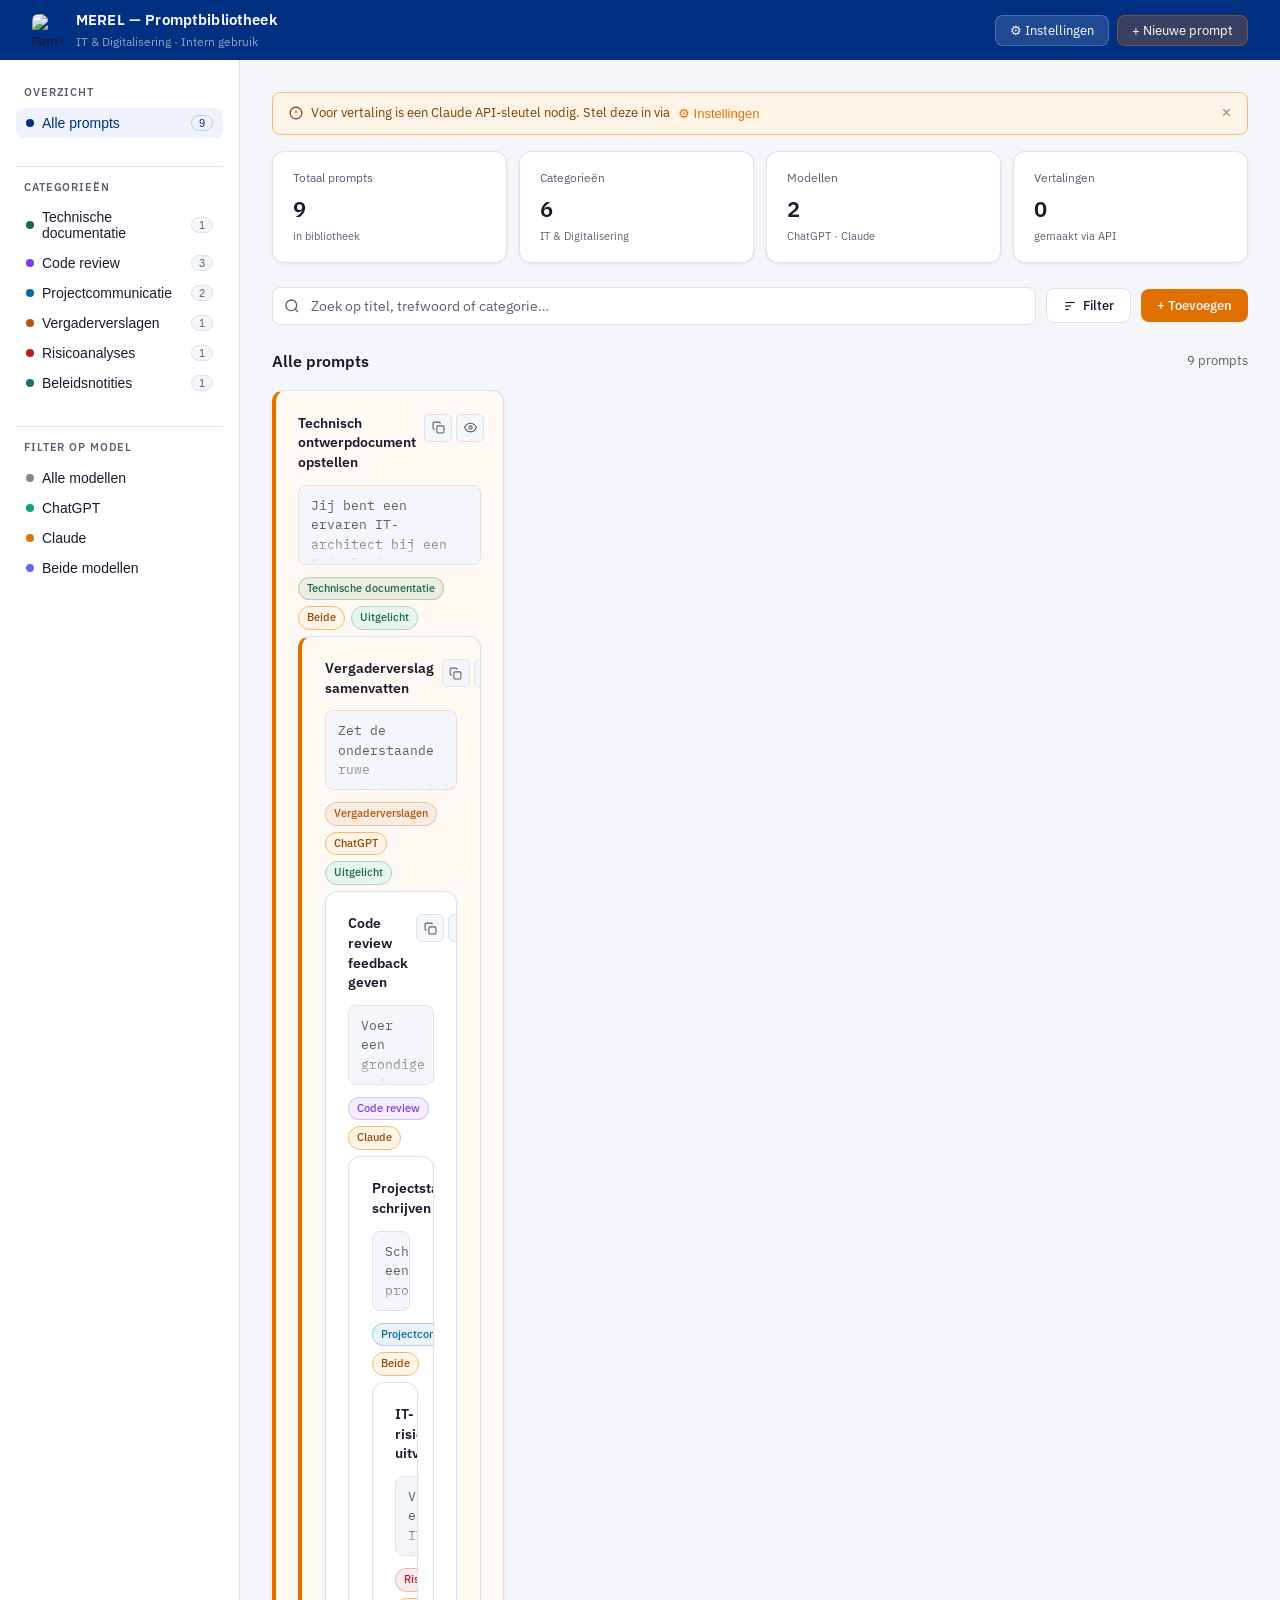
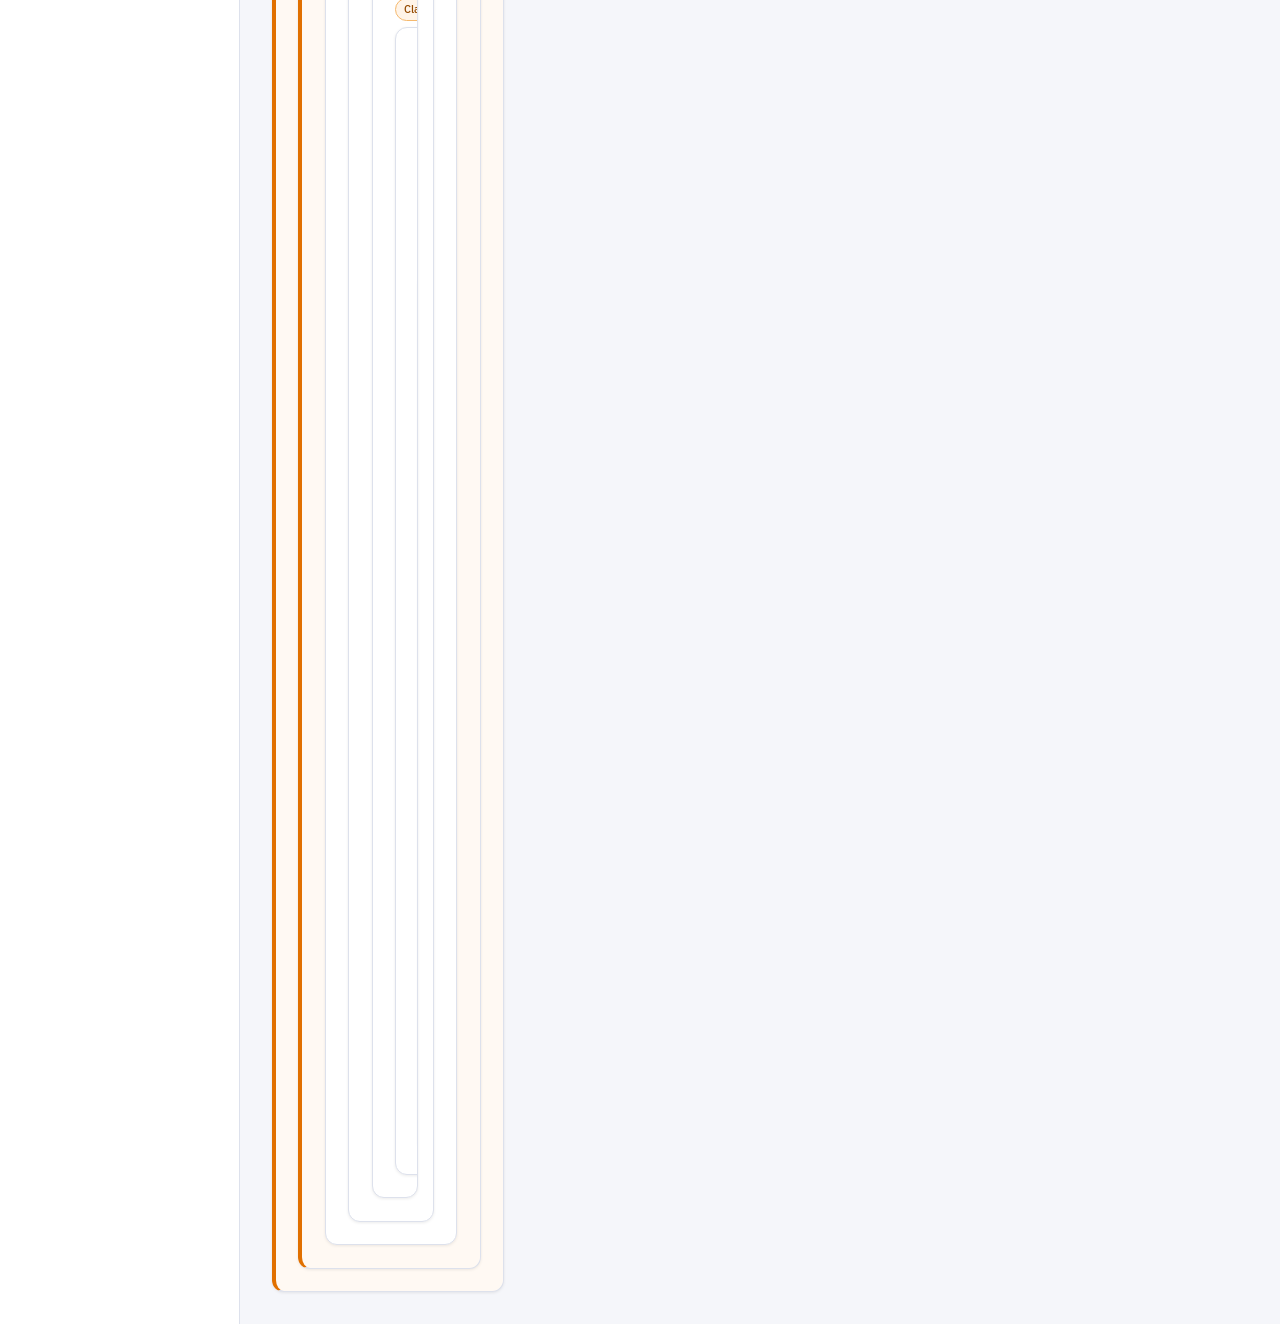
==== commit bbf03cef: "Update grid layout for prompt-grid class" ====
--- a/index.html
+++ b/index.html
@@ -268,14 +268,28 @@
   }
 .prompt-grid {
   display: grid;
-  grid-template-columns: repeat(auto-fit, minmax(360px, 1fr));
+  grid-template-columns: repeat(4, 1fr);
   gap: 16px;
   width: 100%;
 }
+/* Tablet */
+@media (max-width: 1200px) {
+  .prompt-grid {
+    grid-template-columns: repeat(2, 1fr);
+  }
+}
+
+/* Mobile */
+@media (max-width: 768px) {
+  .prompt-grid {
+    grid-template-columns: 1fr;
+  }
+} 
 
   /* PROMPT CARD */
   .prompt-card {
-    background: var(--bg-white);
+   width: 100%; 
+   background: var(--bg-white);
     border: 1px solid var(--border);
     border-radius: var(--radius-lg);
     padding: 1.4rem;
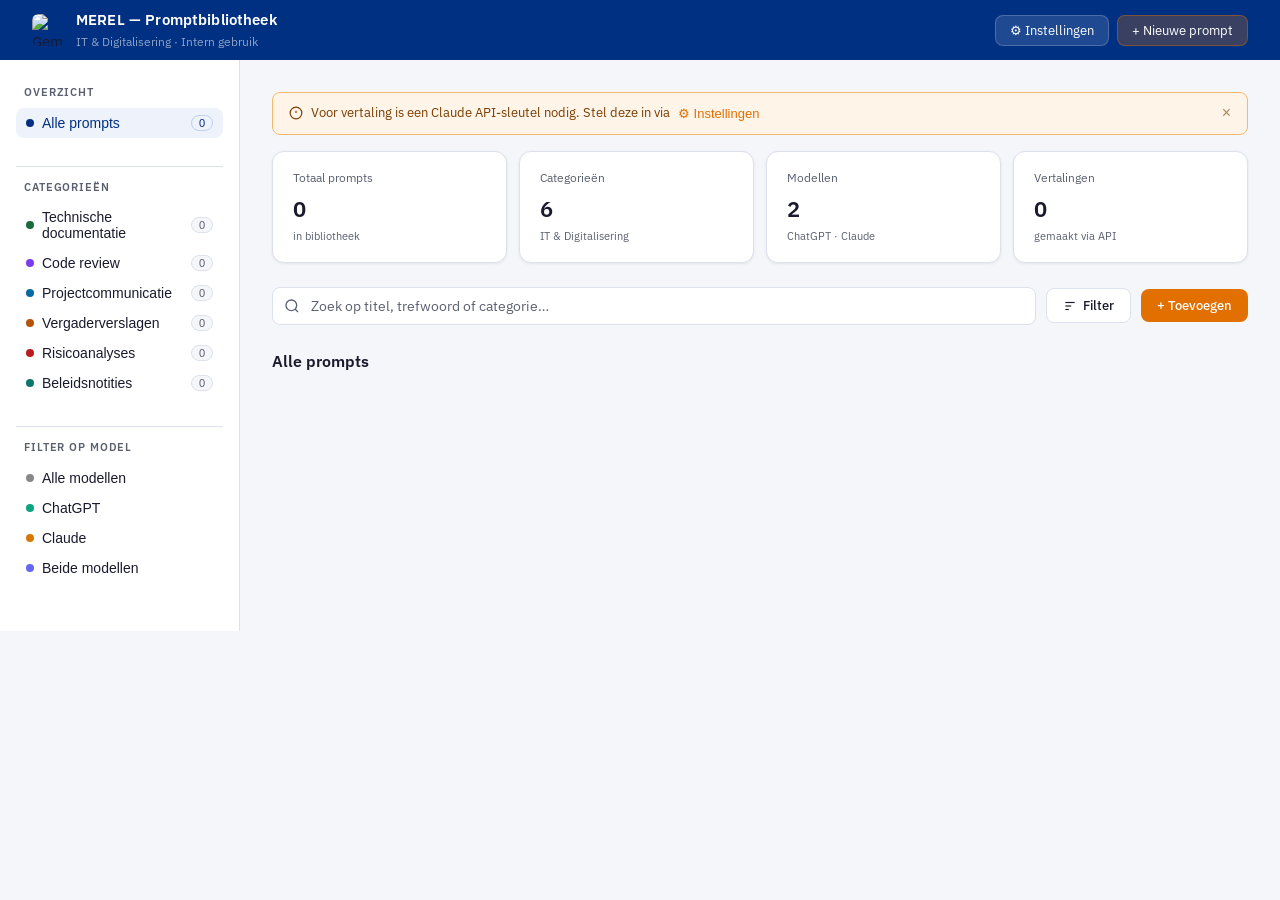
==== commit fbb324b4: "Enhance filtering and sorting in renderPrompts Refactor renderPrompts function to improve filtering " ====
--- a/index.html
+++ b/index.html
@@ -1120,31 +1120,32 @@
 }
  
 function renderPrompts() {
-  const q = document.getElementById('search-input').value.toLowerCase();
+  const grid = document.getElementById('prompt-grid');
+
+  // Filteren (zoals je al had)
   const filtered = prompts.filter(p => {
-    const matchCat = currentFilter.category === 'alle' || p.category === currentFilter.category;
-    const matchModel = currentFilter.model === 'alle-modellen' || p.model === currentFilter.model || p.model === 'Beide';
-    const matchQ = !q || p.title.toLowerCase().includes(q) || p.prompt.toLowerCase().includes(q) || (CAT_LABELS[p.category]||'').toLowerCase().includes(q);
-    return matchCat && matchModel && matchQ;
+    if (currentCategory !== 'all' && p.category !== currentCategory) return false;
+    if (currentModel !== 'all' && p.model !== currentModel && p.model !== 'Beide') return false;
+    if (searchTerm && !(
+      p.title.toLowerCase().includes(searchTerm.toLowerCase()) ||
+      p.prompt.toLowerCase().includes(searchTerm.toLowerCase())
+    )) return false;
+    return true;
   });
 
-  const grid = document.getElementById('prompt-grid');
-  const empty = document.getElementById('empty-state');
-
-  if (filtered.length === 0) {
-    grid.innerHTML = '';
-    empty.style.display = 'block';
-  } else {
-    empty.style.display = 'none';
-    const sorted = filtered.sort((a, b) => {
-  return (b.featured === true) - (a.featured === true);
-});
-
-grid.innerHTML = sorted.map(p => renderCard(p)).join('');
-  }
-
-  document.getElementById('result-count').textContent = filtered.length + ' prompt' + (filtered.length !== 1 ? 's' : '');
-  updateCounts();
+  // Sorteren (featured bovenaan)
+  const sorted = filtered.sort((a, b) => {
+    return (b.featured === true) - (a.featured === true);
+  });
+
+  // 🚨 BELANGRIJK: GEEN WRAPPER!
+  grid.innerHTML = sorted.map(p => renderCard(p)).join('');
+
+  // Update teller rechtsboven
+  const countEl = document.getElementById('prompt-count');
+  if (countEl) {
+    countEl.textContent = `${sorted.length} prompts`;
+  }
 }
 
 function renderCard(p) {
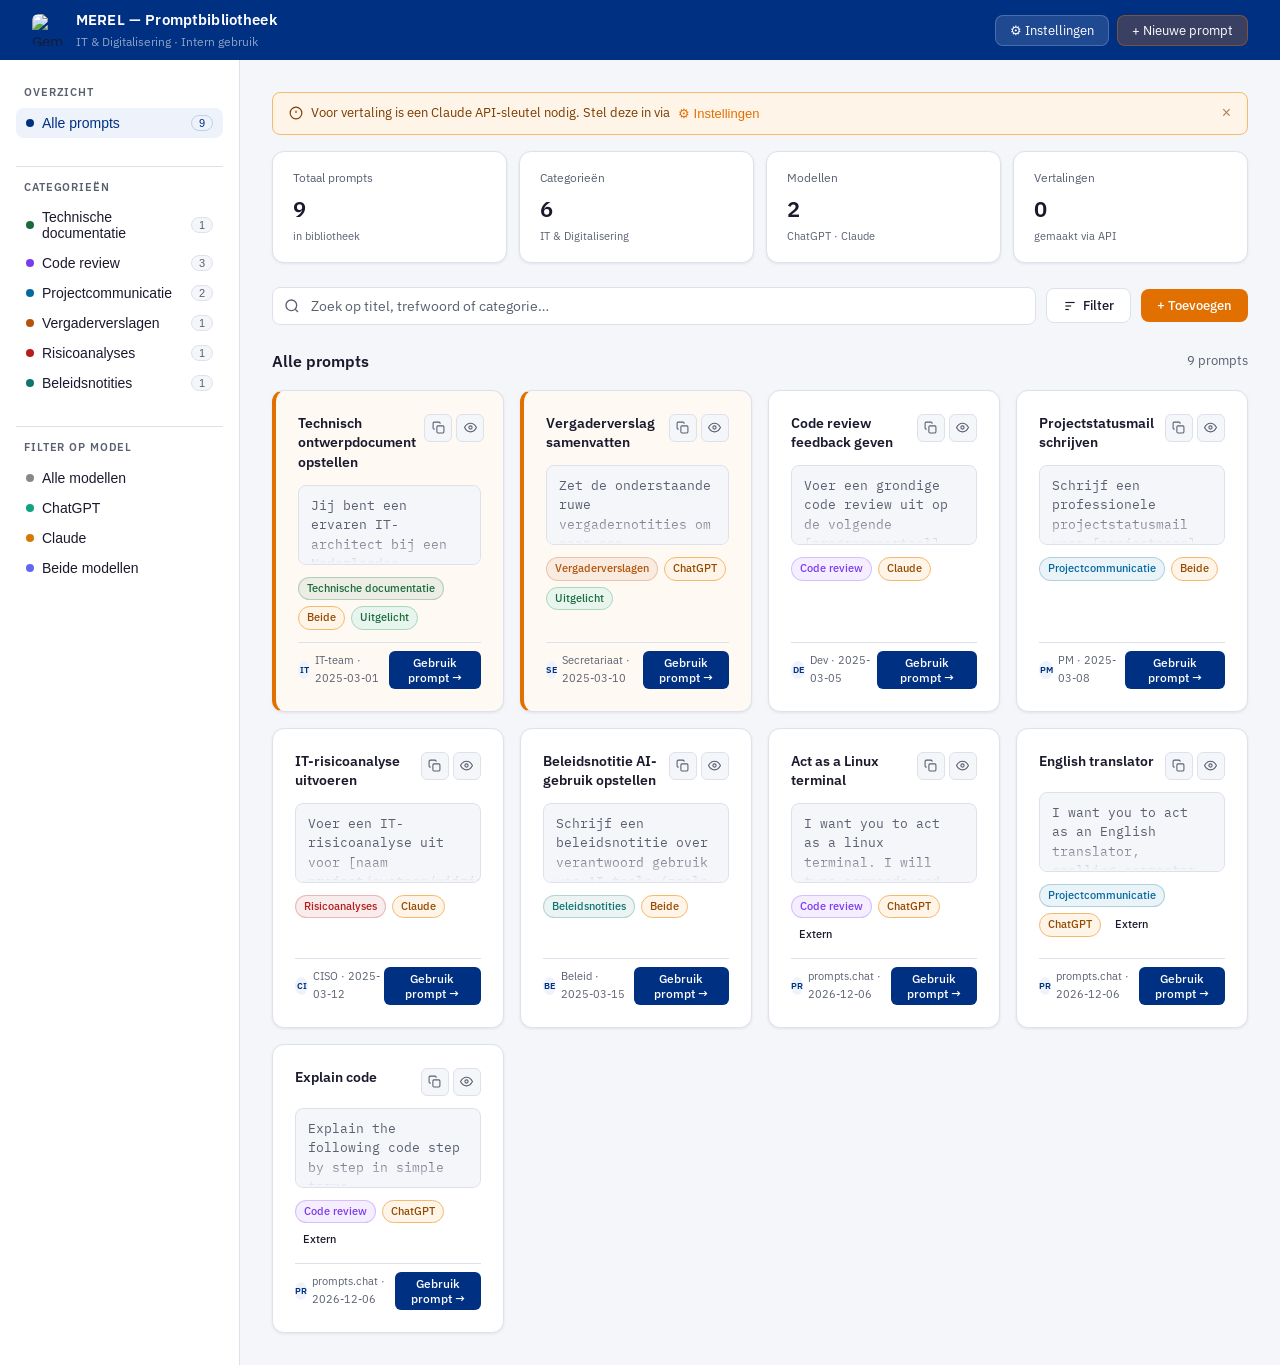
==== commit c86bf83e: "Add updateCounts call after rendering prompts Added updateCounts function call to refresh prompt cou" ====
--- a/index.html
+++ b/index.html
@@ -1018,6 +1018,7 @@
 
   renderPrompts();
   updateStats();
+  updateCounts();
 }
 
 // localStorage wrapper — veilig voor SharePoint iframe-sandbox
@@ -1122,10 +1123,11 @@
 function renderPrompts() {
   const grid = document.getElementById('prompt-grid');
 
-  // Filteren (zoals je al had)
+  // Filteren
+  const searchTerm = document.getElementById('search-input') ? document.getElementById('search-input').value : '';
   const filtered = prompts.filter(p => {
-    if (currentCategory !== 'all' && p.category !== currentCategory) return false;
-    if (currentModel !== 'all' && p.model !== currentModel && p.model !== 'Beide') return false;
+    if (currentFilter.category !== 'alle' && p.category !== currentFilter.category) return false;
+    if (currentFilter.model !== 'alle-modellen' && p.model !== currentFilter.model && p.model !== 'Beide') return false;
     if (searchTerm && !(
       p.title.toLowerCase().includes(searchTerm.toLowerCase()) ||
       p.prompt.toLowerCase().includes(searchTerm.toLowerCase())
@@ -1142,7 +1144,7 @@
   grid.innerHTML = sorted.map(p => renderCard(p)).join('');
 
   // Update teller rechtsboven
-  const countEl = document.getElementById('prompt-count');
+  const countEl = document.getElementById('result-count');
   if (countEl) {
     countEl.textContent = `${sorted.length} prompts`;
   }
@@ -1169,9 +1171,9 @@
     '<div class="card-meta">' +
       '<span class="tag tag-cat" style="background:' + color + '15;color:' + color + ';border-color:' + color + '40;">' + label + '</span>' +
       '<span class="tag tag-model">' + p.model + '</span>' +
-      (p.featured ? '<span class="tag tag-new">Uitgelicht</span>' : '') +
-      (p.author === 'prompts.chat' ? '<span class="tag">Extern</span>' : '')
-    '</div>' +
+(p.featured ? '<span class="tag tag-new">Uitgelicht</span>' : '') +
+(p.author === 'prompts.chat' ? '<span class="tag">Extern</span>' : '') +
+'</div>' +
     '<div class="card-footer">' +
       '<div class="card-author">' +
         '<div class="author-avatar">' + (p.author||'?').substring(0,2).toUpperCase() + '</div>' +
@@ -1419,6 +1421,7 @@
   closeModal('new-modal');
   renderPrompts();
   updateStats();
+  updateCounts();
 }
 
 // ===== EXPORT / IMPORT =====
@@ -1445,6 +1448,7 @@
         saveData();
         renderPrompts();
         updateStats();
+        updateCounts();
         showToast(imported.length + ' prompts geïmporteerd!', 'success');
       }
     } catch {
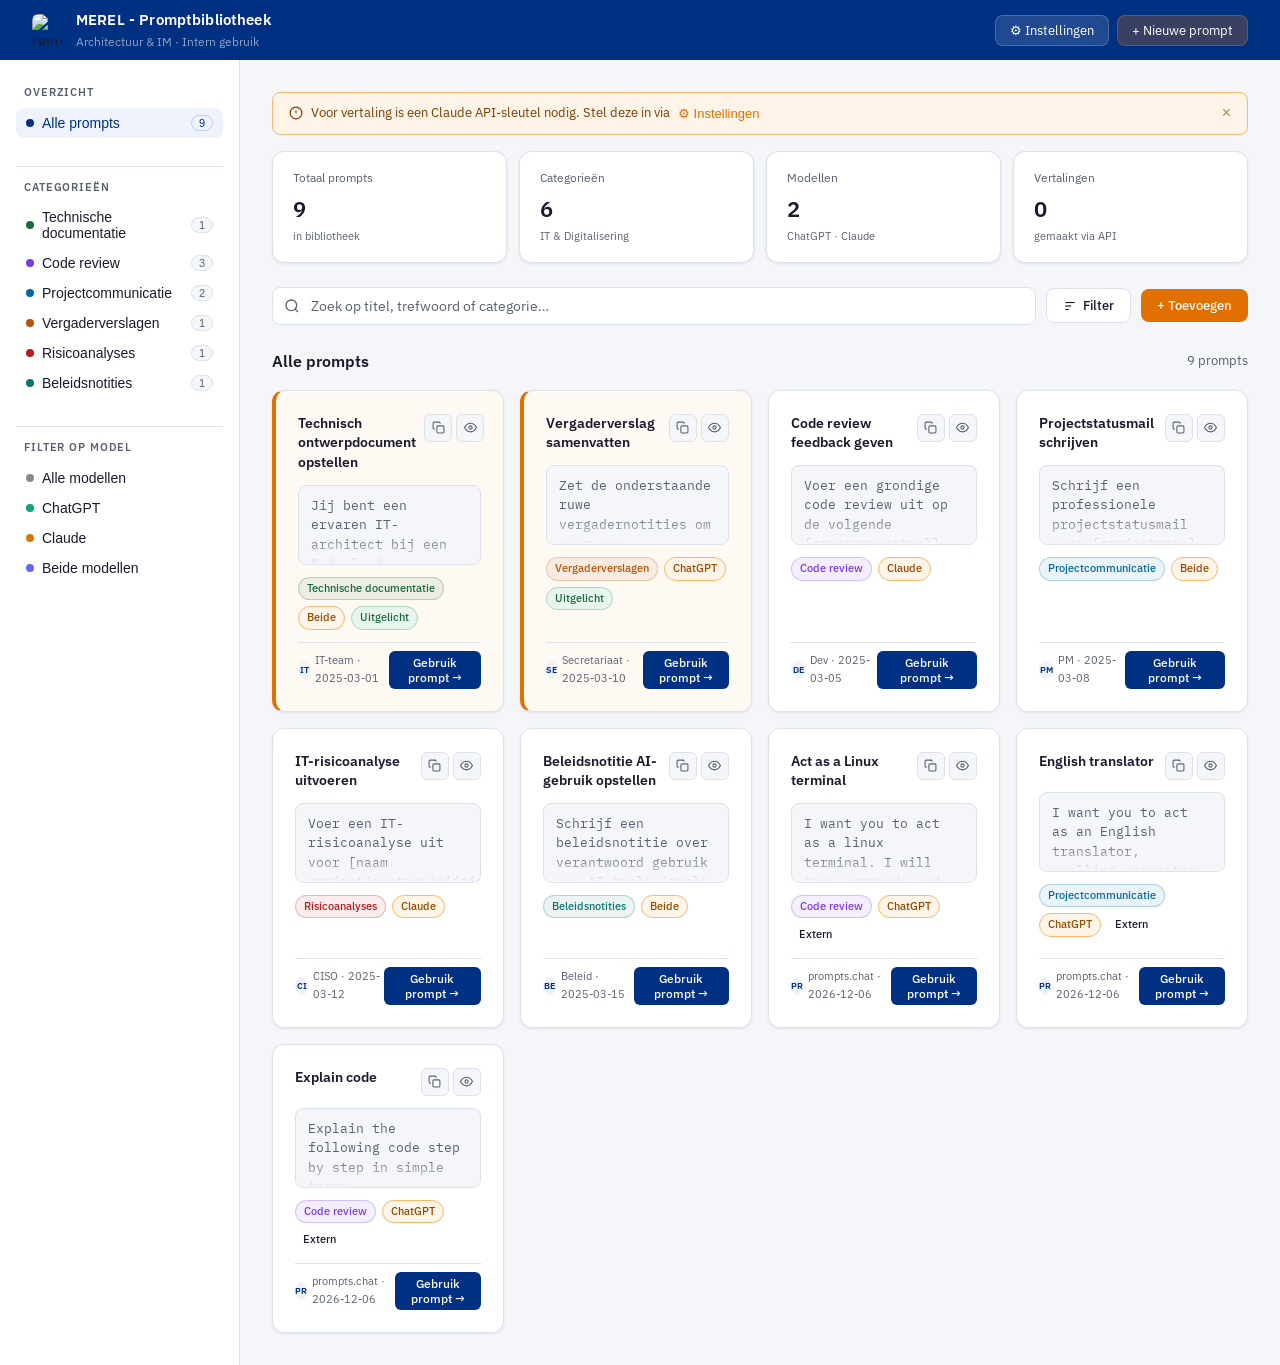
==== commit 14103c46: "Update header information in index.html" ====
--- a/index.html
+++ b/index.html
@@ -1,639 +1,58 @@
 <!DOCTYPE html>
+<!--
+  =============================================================================
+  MEREL - Promptbibliotheek
+  Gemeente Leiden · IM & Architectuur · Intern gebruik
+  =============================================================================
+
+  Bestand:  index.html
+  Doel:     Structuur (HTML) van de promptbibliotheek applicatie.
+
+  Externe bestanden:
+    style.css — alle visuele stijlen
+    app.js    — alle applicatielogica en data
+
+  Structuur van de pagina:
+    1. <head>       — meta, lettertypes, stylesheet
+    2. <header>     — sticky navigatiebalk met logo en actieknoppen
+    3. .layout      — twee-koloms grid (sidebar + main)
+       3a. <aside>  — sidebar met categorie- en modelfilters
+       3b. <main>   — statistieken, zoekbalk, promptgrid
+    4. Modals       — detail, nieuw/bewerken, instellingen
+    5. Toast        — tijdelijke notificaties
+    6. <script>     — laadt app.js (staat onderaan zodat de DOM gereed is)
+  =============================================================================
+-->
 <html lang="nl">
 <head>
-<meta charset="UTF-8">
-<meta name="viewport" content="width=device-width, initial-scale=1.0">
-<title>MEREL - Promptbibliotheek</title>
-<link href="https://fonts.googleapis.com/css2?family=IBM+Plex+Sans:wght@400;500;600&family=IBM+Plex+Mono:wght@400;500&display=swap" rel="stylesheet">
-<style>
-  *, *::before, *::after { box-sizing: border-box; margin: 0; padding: 0; }
-
-  :root {
-    --oranje: #E17000;
-    --oranje-licht: #FFF4E8;
-    --oranje-border: #F5B96E;
-    --blauw: #003082;
-    --blauw-licht: #EEF2FA;
-    --tekst: #1A1A2E;
-    --tekst-muted: #5A6070;
-    --bg: #F5F6FA;
-    --bg-white: #FFFFFF;
-    --border: #DDE1EC;
-    --groen: #1A6B3C;
-    --groen-licht: #E8F5EE;
-    --rood: #B91C1C;
-    --rood-licht: #FEF2F2;
-    --radius: 8px;
-    --radius-lg: 12px;
-    --shadow: 0 1px 3px rgba(0,0,0,0.08);
-  }
-
-  body {
-    font-family: 'IBM Plex Sans', sans-serif;
-    background: var(--bg);
-    color: var(--tekst);
-    font-size: 15px;
-    line-height: 1.6;
-    min-height: 100vh;
-  }
-
-  /* HEADER */
-  .header {
-    background: var(--blauw);
-    padding: 0 2rem;
-    display: flex;
-    align-items: center;
-    justify-content: space-between;
-    height: 60px;
-    position: sticky;
-    top: 0;
-    z-index: 100;
-  }
-  .header-logo {
-    display: flex;
-    align-items: center;
-    gap: 12px;
-    text-decoration: none;
-  }
-  .logo-badge {
-    width: 32px; height: 32px;
-    background: var(--oranje);
-    border-radius: 6px;
-    display: flex; align-items: center; justify-content: center;
-  }
-  .logo-badge svg { width: 18px; height: 18px; fill: white; }
-  .header-title {
-    color: white;
-    font-size: 15px;
-    font-weight: 600;
-    letter-spacing: 0.01em;
-  }
-  .header-subtitle {
-    color: rgba(255,255,255,0.55);
-    font-size: 12px;
-    font-weight: 400;
-  }
-  .header-right {
-    display: flex;
-    align-items: center;
-    gap: 8px;
-  }
-  .btn-header {
-    background: rgba(255,255,255,0.12);
-    border: 1px solid rgba(255,255,255,0.2);
-    color: white;
-    padding: 6px 14px;
-    border-radius: var(--radius);
-    font-size: 13px;
-    font-family: inherit;
-    cursor: pointer;
-    transition: background 0.15s;
-  }
-  .btn-header:hover { background: rgba(255,255,255,0.2); }
-
-  /* LAYOUT */
-  .layout {
-  display: grid;
-  grid-template-columns: 240px 1fr;
-  width: 100%;
-}
-
-  /* SIDEBAR */
-  .sidebar {
-    background: var(--bg-white);
-    border-right: 1px solid var(--border);
-    padding: 1.5rem 0;
-  }
-  .sidebar-section {
-    padding: 0 1rem 1rem;
-    margin-bottom: 0.5rem;
-  }
-  .sidebar-label {
-    font-size: 11px;
-    font-weight: 600;
-    letter-spacing: 0.08em;
-    text-transform: uppercase;
-    color: var(--tekst-muted);
-    padding: 0 0.5rem;
-    margin-bottom: 6px;
-    display: block;
-  }
-  .sidebar-item {
-    display: flex;
-    align-items: center;
-    gap: 8px;
-    padding: 7px 10px;
-    border-radius: var(--radius);
-    cursor: pointer;
-    font-size: 14px;
-    color: var(--tekst);
-    transition: background 0.1s;
-    border: none;
-    background: none;
-    width: 100%;
-    text-align: left;
-  }
-  .sidebar-item:hover { background: var(--bg); }
-  .sidebar-item.active {
-    background: var(--blauw-licht);
-    color: var(--blauw);
-    font-weight: 500;
-  }
-  .sidebar-dot {
-    width: 8px; height: 8px;
-    border-radius: 50%;
-    flex-shrink: 0;
-  }
-  .count-badge {
-    margin-left: auto;
-    font-size: 11px;
-    background: var(--bg);
-    color: var(--tekst-muted);
-    padding: 1px 7px;
-    border-radius: 20px;
-    border: 1px solid var(--border);
-  }
-  .sidebar-item.active .count-badge {
-    background: var(--blauw-licht);
-    border-color: #BED0F0;
-    color: var(--blauw);
-  }
-  .sidebar-divider {
-    height: 1px;
-    background: var(--border);
-    margin: 0.75rem 1rem;
-  }
-
-  /* MAIN */
-  .main {
-    padding: 2rem;
-    overflow-y: auto;
-    width: 100%;
-  }
-
-  /* SEARCH & TOOLBAR */
-  .toolbar {
-    display: flex;
-    align-items: center;
-    gap: 10px;
-    margin-bottom: 1.5rem;
-  }
-  .search-wrap {
-    flex: 1;
-    position: relative;
-  }
-  .search-icon {
-    position: absolute;
-    left: 12px; top: 50%;
-    transform: translateY(-50%);
-    width: 16px; height: 16px;
-    color: var(--tekst-muted);
-    pointer-events: none;
-  }
-  .search-input {
-    width: 100%;
-    padding: 9px 12px 9px 38px;
-    border: 1px solid var(--border);
-    border-radius: var(--radius);
-    font-size: 14px;
-    font-family: inherit;
-    background: var(--bg-white);
-    color: var(--tekst);
-    outline: none;
-    transition: border-color 0.15s;
-  }
-  .search-input:focus { border-color: var(--blauw); }
-  .search-input::placeholder { color: var(--tekst-muted); }
-
-  .btn {
-    display: inline-flex;
-    align-items: center;
-    gap: 6px;
-    padding: 8px 16px;
-    border-radius: var(--radius);
-    font-size: 13px;
-    font-family: inherit;
-    font-weight: 500;
-    cursor: pointer;
-    transition: all 0.15s;
-    border: none;
-    white-space: nowrap;
-  }
-  .btn-primary {
-    background: var(--blauw);
-    color: white;
-  }
-  .btn-primary:hover { background: #002265; }
-  .btn-secondary {
-    background: var(--bg-white);
-    color: var(--tekst);
-    border: 1px solid var(--border);
-  }
-  .btn-secondary:hover { background: var(--bg); }
-  .btn-oranje {
-    background: var(--oranje);
-    color: white;
-  }
-  .btn-oranje:hover { background: #C56200; }
-
-  /* STATS ROW */
-  .stats-row {
-    display: grid;
-    grid-template-columns: repeat(4, 1fr);
-    gap: 12px;
-    margin-bottom: 1.5rem;
-  }
-  .stat-card {
-    background: var(--bg-white);
-    border: 1px solid var(--border);
-    border-radius: var(--radius-lg);
-    padding: 1rem 1.25rem;
-    box-shadow: var(--shadow);
-  }
-  .stat-label { font-size: 12px; color: var(--tekst-muted); margin-bottom: 4px; }
-  .stat-value { font-size: 22px; font-weight: 600; color: var(--tekst); }
-  .stat-sub { font-size: 11px; color: var(--tekst-muted); margin-top: 2px; }
-
-  /* PROMPT GRID */
-  .section-header {
-    display: flex;
-    align-items: center;
-    justify-content: space-between;
-    margin-bottom: 1rem;
-  }
-  .section-title {
-    font-size: 16px;
-    font-weight: 600;
-    color: var(--tekst);
-  }
-.prompt-grid {
-  display: grid;
-  grid-template-columns: repeat(4, 1fr);
-  gap: 16px;
-  width: 100%;
-}
-/* Tablet */
-@media (max-width: 1200px) {
-  .prompt-grid {
-    grid-template-columns: repeat(2, 1fr);
-  }
-}
-
-/* Mobile */
-@media (max-width: 768px) {
-  .prompt-grid {
-    grid-template-columns: 1fr;
-  }
-} 
-
-  /* PROMPT CARD */
-  .prompt-card {
-   width: 100%; 
-   background: var(--bg-white);
-    border: 1px solid var(--border);
-    border-radius: var(--radius-lg);
-    padding: 1.4rem;
-    box-shadow: var(--shadow);
-    display: flex;
-    flex-direction: column;
-    gap: 12px;
-    transition: box-shadow 0.15s, border-color 0.15s;
-    position: relative;
-    overflow: hidden;
-  }
-  .prompt-card:hover {
-    box-shadow: 0 4px 12px rgba(0,0,0,0.1);
-    border-color: #C8D0E4;
-  }
-.prompt-card.featured {
-  border-left: 4px solid var(--oranje);
-  background: #FFF9F3;
-}
-  .card-top {
-    display: flex;
-    align-items: flex-start;
-    justify-content: space-between;
-    gap: 8px;
-  }
-  .card-title {
-    font-size: 14px;
-    font-weight: 600;
-    color: var(--tekst);
-    line-height: 1.4;
-  }
-  .card-actions {
-    display: flex;
-    gap: 4px;
-    flex-shrink: 0;
-  }
-  .icon-btn {
-    width: 28px; height: 28px;
-    border-radius: 6px;
-    border: 1px solid var(--border);
-    background: var(--bg);
-    display: flex; align-items: center; justify-content: center;
-    cursor: pointer;
-    color: var(--tekst-muted);
-    transition: all 0.15s;
-  }
-  .icon-btn:hover { background: var(--blauw-licht); color: var(--blauw); border-color: #BED0F0; }
-  .icon-btn svg { width: 13px; height: 13px; }
-
-  .card-prompt-preview {
-    font-size: 13px;
-    color: var(--tekst-muted);
-    background: var(--bg);
-    border: 1px solid var(--border);
-    border-radius: var(--radius);
-    padding: 10px 12px;
-    font-family: 'IBM Plex Mono', monospace;
-    line-height: 1.5;
-    max-height: 80px;
-    overflow: hidden;
-    position: relative;
-  }
-  .card-prompt-preview::after {
-    content: '';
-    position: absolute;
-    bottom: 0; left: 0; right: 0;
-    height: 28px;
-    background: linear-gradient(transparent, var(--bg));
-  }
-
-  .card-meta {
-    display: flex;
-    align-items: center;
-    gap: 6px;
-    flex-wrap: wrap;
-  }
-  .tag {
-    font-size: 11px;
-    padding: 2px 8px;
-    border-radius: 20px;
-    font-weight: 500;
-  }
-  .tag-cat {
-    background: var(--blauw-licht);
-    color: var(--blauw);
-    border: 1px solid #BED0F0;
-  }
-  .tag-model {
-    background: var(--oranje-licht);
-    color: #944A00;
-    border: 1px solid var(--oranje-border);
-  }
-  .tag-new {
-    background: var(--groen-licht);
-    color: var(--groen);
-    border: 1px solid #A7D8BC;
-  }
-
-  .card-footer {
-    display: flex;
-    align-items: center;
-    justify-content: space-between;
-    padding-top: 8px;
-    border-top: 1px solid var(--border);
-    margin-top: auto;
-  }
-  .card-author {
-    font-size: 11px;
-    color: var(--tekst-muted);
-    display: flex;
-    align-items: center;
-    gap: 5px;
-  }
-  .author-avatar {
-    width: 18px; height: 18px;
-    border-radius: 50%;
-    background: var(--blauw-licht);
-    color: var(--blauw);
-    font-size: 9px;
-    font-weight: 600;
-    display: flex; align-items: center; justify-content: center;
-  }
-  .card-btn-use {
-    font-size: 12px;
-    padding: 4px 12px;
-    background: var(--blauw);
-    color: white;
-    border: none;
-    border-radius: 6px;
-    cursor: pointer;
-    font-family: inherit;
-    font-weight: 500;
-    transition: background 0.15s;
-  }
-  .card-btn-use:hover { background: #002265; }
-
-  /* MODAL OVERLAY */
-  .modal-overlay {
-    display: none;
-    position: fixed;
-    inset: 0;
-    background: rgba(0,0,30,0.45);
-    z-index: 200;
-    align-items: center;
-    justify-content: center;
-    padding: 1rem;
-  }
-  .modal-overlay.open { display: flex; }
-  .modal {
-    background: var(--bg-white);
-    border-radius: var(--radius-lg);
-    width: 100%;
-    max-width: 680px;
-    max-height: 90vh;
-    overflow-y: auto;
-    box-shadow: 0 20px 60px rgba(0,0,0,0.2);
-  }
-  .modal-header {
-    padding: 1.25rem 1.5rem;
-    border-bottom: 1px solid var(--border);
-    display: flex;
-    align-items: center;
-    justify-content: space-between;
-  }
-  .modal-title { font-size: 16px; font-weight: 600; }
-  .modal-close {
-    width: 32px; height: 32px;
-    border-radius: var(--radius);
-    border: 1px solid var(--border);
-    background: none;
-    cursor: pointer;
-    display: flex; align-items: center; justify-content: center;
-    color: var(--tekst-muted);
-    font-size: 18px;
-    transition: background 0.15s;
-  }
-  .modal-close:hover { background: var(--bg); }
-  .modal-body { padding: 1.5rem; display: flex; flex-direction: column; gap: 1.25rem; }
-  .form-group { display: flex; flex-direction: column; gap: 6px; }
-  .form-label { font-size: 13px; font-weight: 500; color: var(--tekst); }
-  .form-sublabel { font-size: 12px; color: var(--tekst-muted); }
-  .form-input, .form-select, .form-textarea {
-    padding: 9px 12px;
-    border: 1px solid var(--border);
-    border-radius: var(--radius);
-    font-size: 14px;
-    font-family: inherit;
-    color: var(--tekst);
-    background: var(--bg-white);
-    outline: none;
-    transition: border-color 0.15s;
-  }
-  .form-input:focus, .form-select:focus, .form-textarea:focus { border-color: var(--blauw); }
-  .form-textarea {
-    resize: vertical;
-    min-height: 120px;
-    font-family: 'IBM Plex Mono', monospace;
-    font-size: 13px;
-    line-height: 1.6;
-    background: var(--bg);
-  }
-  .modal-footer {
-    padding: 1rem 1.5rem;
-    border-top: 1px solid var(--border);
-    display: flex;
-    justify-content: flex-end;
-    gap: 8px;
-  }
-
-  /* TRANSLATE PANEL */
-  .translate-panel {
-    background: var(--blauw-licht);
-    border: 1px solid #BED0F0;
-    border-radius: var(--radius);
-    padding: 1rem 1.25rem;
-  }
-  .translate-header {
-    display: flex;
-    align-items: center;
-    justify-content: space-between;
-    margin-bottom: 10px;
-  }
-  .translate-title { font-size: 13px; font-weight: 600; color: var(--blauw); }
-  .lang-selector {
-    display: flex;
-    gap: 6px;
-  }
-  .lang-btn {
-    padding: 3px 10px;
-    border-radius: 20px;
-    border: 1px solid #BED0F0;
-    background: white;
-    font-size: 12px;
-    font-family: inherit;
-    cursor: pointer;
-    color: var(--blauw);
-    transition: all 0.15s;
-  }
-  .lang-btn:hover, .lang-btn.active { background: var(--blauw); color: white; border-color: var(--blauw); }
-  .translate-output {
-    background: white;
-    border: 1px solid #BED0F0;
-    border-radius: var(--radius);
-    padding: 10px 12px;
-    font-family: 'IBM Plex Mono', monospace;
-    font-size: 13px;
-    color: var(--tekst);
-    min-height: 80px;
-    line-height: 1.6;
-    position: relative;
-  }
-  .translate-loading {
-    color: var(--tekst-muted);
-    font-style: italic;
-    font-family: 'IBM Plex Sans', sans-serif;
-    font-size: 13px;
-  }
-  .translate-actions {
-    margin-top: 8px;
-    display: flex;
-    gap: 6px;
-    justify-content: flex-end;
-  }
-
-  /* DETAIL MODAL specifiek */
-  .prompt-full-text {
-    background: var(--bg);
-    border: 1px solid var(--border);
-    border-radius: var(--radius);
-    padding: 14px 16px;
-    font-family: 'IBM Plex Mono', monospace;
-    font-size: 13px;
-    color: var(--tekst);
-    line-height: 1.7;
-    white-space: pre-wrap;
-    word-break: break-word;
-  }
-
-  /* TOAST */
-  .toast {
-    position: fixed;
-    bottom: 2rem; right: 2rem;
-    background: var(--tekst);
-    color: white;
-    padding: 10px 18px;
-    border-radius: var(--radius);
-    font-size: 13px;
-    font-weight: 500;
-    z-index: 999;
-    opacity: 0;
-    transform: translateY(10px);
-    transition: all 0.25s;
-    pointer-events: none;
-  }
-  .toast.show { opacity: 1; transform: translateY(0); }
-  .toast.success { background: var(--groen); }
-  .toast.error { background: var(--rood); }
-
-  /* EMPTY STATE */
-  .empty-state {
-    text-align: center;
-    padding: 4rem 2rem;
-    color: var(--tekst-muted);
-  }
-  .empty-icon { font-size: 32px; margin-bottom: 1rem; opacity: 0.4; }
-  .empty-title { font-size: 16px; font-weight: 500; color: var(--tekst); margin-bottom: 6px; }
-
-  /* API KEY BANNER */
-  .api-banner {
-    background: var(--oranje-licht);
-    border: 1px solid var(--oranje-border);
-    border-radius: var(--radius);
-    padding: 10px 16px;
-    font-size: 13px;
-    color: #7A3D00;
-    display: flex;
-    align-items: center;
-    gap: 8px;
-    margin-bottom: 1rem;
-  }
-  .api-banner a { color: var(--oranje); font-weight: 500; }
-  .api-banner-close { margin-left: auto; cursor: pointer; opacity: 0.6; background: none; border: none; font-size: 16px; color: #7A3D00; }
-
-  @media (max-width: 768px) {
-    .layout { grid-template-columns: 1fr; }
-    .sidebar { display: none; }
-    .stats-row { grid-template-columns: repeat(2, 1fr); }
-    .prompt-grid { grid-template-columns: 1fr; }
-  }
-</style>
+  <meta charset="UTF-8">
+  <meta name="viewport" content="width=device-width, initial-scale=1.0">
+  <title>MEREL - Promptbibliotheek</title>
+
+  <!-- Google Fonts: IBM Plex Sans (UI) en IBM Plex Mono (prompttekst) -->
+  <link href="https://fonts.googleapis.com/css2?family=IBM+Plex+Sans:wght@400;500;600&family=IBM+Plex+Mono:wght@400;500&display=swap" rel="stylesheet">
+
+  <!-- Alle stijlen staan in een apart bestand voor overzichtelijkheid -->
+  <link rel="stylesheet" href="style.css">
 </head>
 <body>
 
-<!-- HEADER -->
+<!-- ============================================================
+     HEADER
+     Sticky balk bovenaan met logo, paginatitel en twee knoppen:
+     "Instellingen" en "Nieuwe prompt".
+     ============================================================ -->
 <header class="header">
   <div class="header-logo">
-<div class="logo-badge" style="background:none;padding:0;overflow:hidden;">
-  <img src="https://servicepunt71.sharepoint.com/sites/msteams_d9e79a/_api/siteiconmanager/getsitelogo?type=%271%27&hash=639079792948566922" 
-       alt="Gemeente icoon" 
-       style="width:32px;height:32px;object-fit:cover;border-radius:6px;">
-</div>
+    <!-- Logo: gemeenteicoon ingeladen via SharePoint -->
+    <div class="logo-badge" style="background:none;padding:0;overflow:hidden;">
+      <img src="https://servicepunt71.sharepoint.com/sites/msteams_d9e79a/_api/siteiconmanager/getsitelogo?type=%271%27&hash=639079792948566922"
+           alt="Gemeente icoon"
+           style="width:32px;height:32px;object-fit:cover;border-radius:6px;">
+    </div>
     <div>
-      <div class="header-title">MEREL — Promptbibliotheek</div>
-      <div class="header-subtitle">IT &amp; Digitalisering · Intern gebruik</div>
+      <div class="header-title">MEREL - Promptbibliotheek</div>
+      <div class="header-subtitle">Architectuur &amp; IM · Intern gebruik</div>
     </div>
   </div>
   <div class="header-right">
@@ -642,74 +61,114 @@
   </div>
 </header>
 
+<!-- ============================================================
+     HOOFDLAYOUT
+     Twee kolommen: vaste sidebar (240px) + flexibele main.
+     ============================================================ -->
 <div class="layout">
-  <!-- SIDEBAR -->
+
+  <!-- ============================================================
+       SIDEBAR
+       Bevat drie secties:
+       - Overzicht (alle prompts)
+       - Categorieën (filteren op type)
+       - Filter op model (ChatGPT / Claude / Beide)
+       Actieve staat wordt beheerd via JS (filterCategory / filterModel).
+       ============================================================ -->
   <aside class="sidebar">
+
+    <!-- Sectie: overzicht -->
     <div class="sidebar-section">
       <span class="sidebar-label">Overzicht</span>
       <button class="sidebar-item active" onclick="filterCategory('alle', this)">
-        <span class="sidebar-dot" style="background:#003082"></span> Alle prompts
+        <span class="sidebar-dot" style="background:#003082"></span>
+        Alle prompts
         <span class="count-badge" id="count-alle">0</span>
       </button>
     </div>
+
     <div class="sidebar-divider"></div>
+
+    <!-- Sectie: categoriefilters -->
     <div class="sidebar-section">
       <span class="sidebar-label">Categorieën</span>
       <button class="sidebar-item" onclick="filterCategory('documentatie', this)">
-        <span class="sidebar-dot" style="background:#1A6B3C"></span> Technische documentatie
+        <span class="sidebar-dot" style="background:#1A6B3C"></span>
+        Technische documentatie
         <span class="count-badge" id="count-documentatie">0</span>
       </button>
       <button class="sidebar-item" onclick="filterCategory('code', this)">
-        <span class="sidebar-dot" style="background:#7C3AED"></span> Code review
+        <span class="sidebar-dot" style="background:#7C3AED"></span>
+        Code review
         <span class="count-badge" id="count-code">0</span>
       </button>
       <button class="sidebar-item" onclick="filterCategory('communicatie', this)">
-        <span class="sidebar-dot" style="background:#0369A1"></span> Projectcommunicatie
+        <span class="sidebar-dot" style="background:#0369A1"></span>
+        Projectcommunicatie
         <span class="count-badge" id="count-communicatie">0</span>
       </button>
       <button class="sidebar-item" onclick="filterCategory('vergadering', this)">
-        <span class="sidebar-dot" style="background:#B45309"></span> Vergaderverslagen
+        <span class="sidebar-dot" style="background:#B45309"></span>
+        Vergaderverslagen
         <span class="count-badge" id="count-vergadering">0</span>
       </button>
       <button class="sidebar-item" onclick="filterCategory('risico', this)">
-        <span class="sidebar-dot" style="background:#B91C1C"></span> Risicoanalyses
+        <span class="sidebar-dot" style="background:#B91C1C"></span>
+        Risicoanalyses
         <span class="count-badge" id="count-risico">0</span>
       </button>
       <button class="sidebar-item" onclick="filterCategory('beleid', this)">
-        <span class="sidebar-dot" style="background:#0F766E"></span> Beleidsnotities
+        <span class="sidebar-dot" style="background:#0F766E"></span>
+        Beleidsnotities
         <span class="count-badge" id="count-beleid">0</span>
       </button>
     </div>
+
     <div class="sidebar-divider"></div>
+
+    <!-- Sectie: modelfilters -->
     <div class="sidebar-section">
       <span class="sidebar-label">Filter op model</span>
       <button class="sidebar-item" onclick="filterModel('alle-modellen', this)">
-        <span class="sidebar-dot" style="background:#888"></span> Alle modellen
+        <span class="sidebar-dot" style="background:#888"></span>
+        Alle modellen
       </button>
       <button class="sidebar-item" onclick="filterModel('ChatGPT', this)">
-        <span class="sidebar-dot" style="background:#10A37F"></span> ChatGPT
+        <span class="sidebar-dot" style="background:#10A37F"></span>
+        ChatGPT
       </button>
       <button class="sidebar-item" onclick="filterModel('Claude', this)">
-        <span class="sidebar-dot" style="background:#D97706"></span> Claude
+        <span class="sidebar-dot" style="background:#D97706"></span>
+        Claude
       </button>
       <button class="sidebar-item" onclick="filterModel('Beide', this)">
-        <span class="sidebar-dot" style="background:#6366F1"></span> Beide modellen
-      </button>
-    </div>
+        <span class="sidebar-dot" style="background:#6366F1"></span>
+        Beide modellen
+      </button>
+    </div>
+
   </aside>
 
-  <!-- MAIN CONTENT -->
+  <!-- ============================================================
+       HOOFDINHOUD
+       Bevat: API-banner, statistieken, zoekbalk, promptgrid.
+       ============================================================ -->
   <main class="main">
 
-    <!-- API KEY BANNER -->
+    <!-- API-sleutelbanner: zichtbaar als er nog geen sleutel is ingesteld.
+         Wordt verborgen via loadSettings() in app.js zodra er een sleutel gevonden wordt. -->
     <div class="api-banner" id="api-banner">
-      <svg width="14" height="14" fill="none" stroke="currentColor" stroke-width="2" viewBox="0 0 24 24"><circle cx="12" cy="12" r="10"/><path d="M12 8v4M12 16h.01"/></svg>
+      <svg width="14" height="14" fill="none" stroke="currentColor" stroke-width="2" viewBox="0 0 24 24">
+        <circle cx="12" cy="12" r="10"/>
+        <path d="M12 8v4M12 16h.01"/>
+      </svg>
       Voor vertaling is een Claude API-sleutel nodig. Stel deze in via
       <button style="background:none;border:none;color:var(--oranje);font-weight:500;cursor:pointer;font-size:13px;padding:0;" onclick="openSettings()">⚙ Instellingen</button>
       <button class="api-banner-close" onclick="document.getElementById('api-banner').style.display='none'">×</button>
     </div>
 
-    <!-- STATS -->
+    <!-- Statistiekenrij: vier kaartjes met live tellingen.
+         Waarden worden bijgewerkt via updateStats() en updateCounts() in app.js. -->
     <div class="stats-row">
       <div class="stat-card">
         <div class="stat-label">Totaal prompts</div>
@@ -733,22 +192,35 @@
       </div>
     </div>
 
-    <!-- TOOLBAR -->
+    <!-- Zoekbalk en actieknoppen.
+         Het zoekveld roept renderPrompts() aan bij elke toetsaanslag (oninput). -->
     <div class="toolbar">
       <div class="search-wrap">
-        <svg class="search-icon" fill="none" stroke="currentColor" stroke-width="2" viewBox="0 0 24 24"><circle cx="11" cy="11" r="8"/><path d="m21 21-4.35-4.35"/></svg>
-        <input class="search-input" type="text" placeholder="Zoek op titel, trefwoord of categorie…" id="search-input" oninput="renderPrompts()">
+        <svg class="search-icon" fill="none" stroke="currentColor" stroke-width="2" viewBox="0 0 24 24">
+          <circle cx="11" cy="11" r="8"/>
+          <path d="m21 21-4.35-4.35"/>
+        </svg>
+        <input class="search-input"
+               type="text"
+               placeholder="Zoek op titel, trefwoord of categorie…"
+               id="search-input"
+               oninput="renderPrompts()">
       </div>
       <button class="btn btn-secondary" onclick="renderPrompts()">
-        <svg width="14" height="14" fill="none" stroke="currentColor" stroke-width="2" viewBox="0 0 24 24"><line x1="4" y1="6" x2="20" y2="6"/><line x1="4" y1="12" x2="14" y2="12"/><line x1="4" y1="18" x2="10" y2="18"/></svg>
+        <svg width="14" height="14" fill="none" stroke="currentColor" stroke-width="2" viewBox="0 0 24 24">
+          <line x1="4" y1="6" x2="20" y2="6"/>
+          <line x1="4" y1="12" x2="14" y2="12"/>
+          <line x1="4" y1="18" x2="10" y2="18"/>
+        </svg>
         Filter
       </button>
-      <button class="btn btn-oranje" onclick="openNewModal()">
-        + Toevoegen
-      </button>
-    </div>
-
-    <!-- PROMPT GRID -->
+      <button class="btn btn-oranje" onclick="openNewModal()">+ Toevoegen</button>
+    </div>
+
+    <!-- Promptgrid sectie.
+         De sectietitel wordt aangepast via filterCategory() in app.js.
+         Het grid (#prompt-grid) wordt gevuld via renderPrompts() in app.js.
+         De lege-toestand (#empty-state) is standaard verborgen. -->
     <div class="section-header">
       <div class="section-title" id="section-title">Alle prompts</div>
       <div style="font-size:13px;color:var(--tekst-muted);" id="result-count"></div>
@@ -759,10 +231,16 @@
       <div class="empty-title">Geen prompts gevonden</div>
       <div>Pas je zoekterm aan of voeg een nieuwe prompt toe.</div>
     </div>
+
   </main>
-</div>
-
-<!-- ============ DETAIL MODAL ============ -->
+</div><!-- einde .layout -->
+
+
+<!-- ============================================================
+     MODAL: PROMPTDETAILS
+     Toont de volledige prompttekst, gebruikstoelichting, tags
+     en het vertaalpaneel. Geopend via openDetail() in app.js.
+     ============================================================ -->
 <div class="modal-overlay" id="detail-modal">
   <div class="modal">
     <div class="modal-header">
@@ -770,52 +248,82 @@
       <button class="modal-close" onclick="closeModal('detail-modal')">×</button>
     </div>
     <div class="modal-body">
+
+      <!-- Volledige prompttekst (niet afgekapt, monospace) -->
       <div class="form-group">
         <div class="form-label">Prompttekst (Nederlands)</div>
         <div class="prompt-full-text" id="detail-prompt-text"></div>
       </div>
+
+      <!-- Gebruikstoelichting -->
       <div class="form-group">
         <div class="form-label">Gebruik</div>
         <div id="detail-usage" style="font-size:14px;color:var(--tekst-muted);"></div>
       </div>
-      <!-- VERTAALMECHANISME -->
+
+      <!-- Vertaalpaneel: koppelt via translatePrompt() aan de Claude API -->
       <div class="translate-panel">
         <div class="translate-header">
           <div class="translate-title">
-            <svg width="13" height="13" fill="none" stroke="currentColor" stroke-width="2" viewBox="0 0 24 24" style="vertical-align:-2px;margin-right:4px;"><path d="M5 8l6 6"/><path d="m4 14 6-6 2-3"/><path d="M2 5h12"/><path d="M7 2h1"/><path d="m22 22-5-10-5 10"/><path d="M14 18h6"/></svg>
+            <svg width="13" height="13" fill="none" stroke="currentColor" stroke-width="2" viewBox="0 0 24 24" style="vertical-align:-2px;margin-right:4px;">
+              <path d="M5 8l6 6"/>
+              <path d="m4 14 6-6 2-3"/>
+              <path d="M2 5h12"/>
+              <path d="M7 2h1"/>
+              <path d="m22 22-5-10-5 10"/>
+              <path d="M14 18h6"/>
+            </svg>
             Vertaalmechanisme — via Claude API
           </div>
+          <!-- Taalkeuze; actieve knop wordt beheerd via setTargetLang() in app.js -->
           <div class="lang-selector">
             <button class="lang-btn active" data-lang="en" onclick="setTargetLang('en', this)">EN</button>
-            <button class="lang-btn" data-lang="de" onclick="setTargetLang('de', this)">DE</button>
-            <button class="lang-btn" data-lang="fr" onclick="setTargetLang('fr', this)">FR</button>
-            <button class="lang-btn" data-lang="ar" onclick="setTargetLang('ar', this)">AR</button>
+            <button class="lang-btn"        data-lang="de" onclick="setTargetLang('de', this)">DE</button>
+            <button class="lang-btn"        data-lang="fr" onclick="setTargetLang('fr', this)">FR</button>
+            <button class="lang-btn"        data-lang="ar" onclick="setTargetLang('ar', this)">AR</button>
           </div>
         </div>
+        <!-- Resultaatvak: gevuld door translatePrompt() -->
         <div class="translate-output" id="translate-output">
           <span class="translate-loading">Klik op "Vertaal" om de prompt te vertalen via de Claude API.</span>
         </div>
         <div class="translate-actions">
+          <!-- Kopieerknop verborgen totdat er een vertaling beschikbaar is -->
           <button class="btn btn-secondary" id="btn-copy-translation" style="display:none;" onclick="copyTranslation()">Kopieer vertaling</button>
           <button class="btn btn-primary" onclick="translatePrompt()">
-            <svg width="13" height="13" fill="none" stroke="currentColor" stroke-width="2" viewBox="0 0 24 24"><path d="M5 8l6 6"/><path d="m4 14 6-6 2-3"/><path d="M2 5h12"/><path d="M7 2h1"/><path d="m22 22-5-10-5 10"/><path d="M14 18h6"/></svg>
+            <svg width="13" height="13" fill="none" stroke="currentColor" stroke-width="2" viewBox="0 0 24 24">
+              <path d="M5 8l6 6"/>
+              <path d="m4 14 6-6 2-3"/>
+              <path d="M2 5h12"/>
+              <path d="M7 2h1"/>
+              <path d="m22 22-5-10-5 10"/>
+              <path d="M14 18h6"/>
+            </svg>
             Vertaal prompt
           </button>
         </div>
       </div>
+
+      <!-- Categorie- en modeltags + auteursnaam -->
       <div class="form-group">
         <div class="card-meta" id="detail-tags"></div>
       </div>
+
     </div>
     <div class="modal-footer">
       <button class="btn btn-secondary" onclick="copyPrompt()">Kopieer prompt</button>
       <button class="btn btn-secondary" onclick="openEditModal()">Bewerken</button>
-      <button class="btn btn-primary" onclick="closeModal('detail-modal')">Sluiten</button>
+      <button class="btn btn-primary"   onclick="closeModal('detail-modal')">Sluiten</button>
     </div>
   </div>
 </div>
 
-<!-- ============ NEW / EDIT MODAL ============ -->
+
+<!-- ============================================================
+     MODAL: NIEUWE / BEWERKEN PROMPT
+     Formulier voor het aanmaken of wijzigen van een prompt.
+     Modus (nieuw vs. bewerken) wordt beheerd via editMode in app.js.
+     ============================================================ -->
 <div class="modal-overlay" id="new-modal">
   <div class="modal">
     <div class="modal-header">
@@ -823,13 +331,17 @@
       <button class="modal-close" onclick="closeModal('new-modal')">×</button>
     </div>
     <div class="modal-body">
+
+      <!-- Verborgen veld: bevat het ID bij bewerken, leeg bij nieuw -->
       <input type="hidden" id="edit-id" value="">
-      <div class="form-group">
-        <label class="form-label">Titel *</label>
+
+      <div class="form-group">
+        <label class="form-label" for="form-title">Titel *</label>
         <input class="form-input" type="text" id="form-title" placeholder="Bijv. Technisch ontwerpdocument opstellen">
       </div>
-      <div class="form-group">
-        <label class="form-label">Categorie *</label>
+
+      <div class="form-group">
+        <label class="form-label" for="form-category">Categorie *</label>
         <select class="form-select" id="form-category">
           <option value="">— Selecteer categorie —</option>
           <option value="documentatie">Technische documentatie</option>
@@ -840,36 +352,45 @@
           <option value="beleid">Beleidsnotities</option>
         </select>
       </div>
-      <div class="form-group">
-        <label class="form-label">AI-model</label>
+
+      <div class="form-group">
+        <label class="form-label" for="form-model">AI-model</label>
         <select class="form-select" id="form-model">
           <option value="Beide">Beide modellen</option>
           <option value="ChatGPT">ChatGPT</option>
           <option value="Claude">Claude</option>
         </select>
       </div>
-      <div class="form-group">
-        <label class="form-label">Prompttekst (Nederlands) *</label>
+
+      <div class="form-group">
+        <label class="form-label" for="form-prompt">Prompttekst (Nederlands) *</label>
         <div class="form-sublabel">Schrijf je prompt in het Nederlands. Variabelen zet je tussen [haakjes].</div>
         <textarea class="form-textarea" id="form-prompt" placeholder="Jij bent een ervaren [functie] bij een Nederlandse gemeente. Schrijf een [documenttype] over [onderwerp]..."></textarea>
       </div>
-      <div class="form-group">
-        <label class="form-label">Toelichting gebruik</label>
+
+      <div class="form-group">
+        <label class="form-label" for="form-usage">Toelichting gebruik</label>
         <input class="form-input" type="text" id="form-usage" placeholder="Bijv. Gebruik voor interne technische ontwerpdocumenten">
       </div>
-      <div class="form-group">
-        <label class="form-label">Auteur</label>
+
+      <div class="form-group">
+        <label class="form-label" for="form-author">Auteur</label>
         <input class="form-input" type="text" id="form-author" placeholder="Initialen of naam">
       </div>
+
     </div>
     <div class="modal-footer">
       <button class="btn btn-secondary" onclick="closeModal('new-modal')">Annuleren</button>
-      <button class="btn btn-primary" onclick="savePrompt()">Opslaan</button>
+      <button class="btn btn-primary"   onclick="savePrompt()">Opslaan</button>
     </div>
   </div>
 </div>
 
-<!-- ============ SETTINGS MODAL ============ -->
+
+<!-- ============================================================
+     MODAL: INSTELLINGEN
+     Bevat: API-sleutel invoer, export en import van prompts.
+     ============================================================ -->
 <div class="modal-overlay" id="settings-modal">
   <div class="modal">
     <div class="modal-header">
@@ -877,609 +398,47 @@
       <button class="modal-close" onclick="closeModal('settings-modal')">×</button>
     </div>
     <div class="modal-body">
-      <div class="form-group">
-        <label class="form-label">Claude API-sleutel</label>
+
+      <div class="form-group">
+        <label class="form-label" for="api-key-input">Claude API-sleutel</label>
         <div class="form-sublabel">Vereist voor het vertaalmechanisme. De sleutel wordt lokaal opgeslagen in deze browser.</div>
+        <!-- type="password" verbergt de invoer; sleutel wordt opgeslagen in localStorage -->
         <input class="form-input" type="password" id="api-key-input" placeholder="sk-ant-api03-...">
       </div>
+
+      <!-- Privacytoelichting -->
       <div style="background:var(--groen-licht);border:1px solid #A7D8BC;border-radius:var(--radius);padding:10px 14px;font-size:13px;color:#145232;">
-        <strong>Privacy:</strong> De API-sleutel wordt alleen opgeslagen in localStorage van deze browser en nooit gedeeld. Prompts die vertaald worden, worden tijdelijk naar de Claude API gestuurd.
-      </div>
+        <strong>Privacy:</strong> De API-sleutel wordt alleen opgeslagen in localStorage van deze browser en nooit gedeeld.
+        Prompts die vertaald worden, worden tijdelijk naar de Claude API gestuurd.
+      </div>
+
       <div class="form-group">
         <label class="form-label">Exporteren</label>
         <div class="form-sublabel">Download alle prompts als JSON-bestand voor backup of import in andere tools.</div>
         <button class="btn btn-secondary" onclick="exportPrompts()">Exporteer als JSON</button>
       </div>
-      <div class="form-group">
-        <label class="form-label">Importeren</label>
+
+      <div class="form-group">
+        <label class="form-label" for="import-file">Importeren</label>
         <div class="form-sublabel">Importeer prompts vanuit een eerder geëxporteerd JSON-bestand.</div>
         <input type="file" id="import-file" accept=".json" onchange="importPrompts(event)" style="font-size:13px;">
       </div>
+
     </div>
     <div class="modal-footer">
       <button class="btn btn-secondary" onclick="closeModal('settings-modal')">Annuleren</button>
-      <button class="btn btn-primary" onclick="saveSettings()">Instellingen opslaan</button>
+      <button class="btn btn-primary"   onclick="saveSettings()">Instellingen opslaan</button>
     </div>
   </div>
 </div>
 
-<!-- TOAST -->
+
+<!-- Toast-notificatie: tijdelijke melding rechtsonder.
+     Zichtbaarheid en inhoud worden beheerd via showToast() in app.js. -->
 <div class="toast" id="toast"></div>
 
-<script>
-// ===== DATA =====
-const STORAGE_KEY = 'gemeente_Leiden_prompts';
-const SETTINGS_KEY = 'gemeente_Leiden_settings';
-
-const DEFAULT_PROMPTS = [
-  {
-    id: 1, featured: true,
-    title: "Technisch ontwerpdocument opstellen",
-    category: "documentatie",
-    model: "Beide",
-    author: "IT-team",
-    date: "2025-03-01",
-    usage: "Gebruik bij het opstellen van architectuur- of ontwerpdocumenten voor IT-projecten.",
-    prompt: "Jij bent een ervaren IT-architect bij een Nederlandse gemeente. Schrijf een technisch ontwerpdocument voor [naam systeem/project].\n\nHet document moet de volgende secties bevatten:\n1. Samenvatting en doelstelling\n2. Huidige situatie (as-is)\n3. Gewenste situatie (to-be)\n4. Technische architectuur en componenten\n5. Afhankelijkheden en risico's\n6. Beveiligingsoverwegingen (AVG/BIO)\n7. Implementatieplan en fasering\n8. Beheersaspecten na go-live\n\nSchrijf in formeel Nederlands, passend bij gemeentelijke standaarden. Gebruik duidelijke koppen en opsommingen."
-  },
-  {
-    id: 2, featured: false,
-    title: "Code review feedback geven",
-    category: "code",
-    model: "Claude",
-    author: "Dev",
-    date: "2025-03-05",
-    usage: "Voor gestructureerde code review feedback aan collega-ontwikkelaars.",
-    prompt: "Voer een grondige code review uit op de volgende [programmeertaal] code. Beoordeel op:\n\n1. **Correctheid** — Werkt de code zoals bedoeld?\n2. **Leesbaarheid** — Is de code begrijpelijk en goed gedocumenteerd?\n3. **Veiligheid** — Zijn er beveiligingskwetsbaarheden (o.a. input validatie, SQL-injectie)?\n4. **Prestaties** — Zijn er bottlenecks of inefficiënties?\n5. **Onderhoudbaarheid** — Volgt de code de afgesproken patronen en conventies?\n\nGeef je feedback constructief en concreet. Markeer kritieke issues apart. Stel verbeteringen voor met voorbeeldcode waar relevant.\n\n[Plak hier de code]"
-  },
-  {
-    id: 3, featured: false,
-    title: "Projectstatusmail schrijven",
-    category: "communicatie",
-    model: "Beide",
-    author: "PM",
-    date: "2025-03-08",
-    usage: "Wekelijkse of tweewekelijkse projectstatusupdate naar stakeholders.",
-    prompt: "Schrijf een professionele projectstatusmail voor [projectnaam] gericht aan [doelgroep: management/opdrachtgever/team].\n\nContext:\n- Projectfase: [fase]\n- Rapportageperiode: [van datum] t/m [tot datum]\n- Overall status: [groen/oranje/rood]\n\nBehandel de volgende punten:\n1. Samenvatting van de huidige status (2-3 zinnen)\n2. Wat is bereikt in deze periode?\n3. Wat staat er gepland voor de komende periode?\n4. Risico's en aandachtspunten\n5. Gevraagde beslissingen of acties van ontvanger\n\nToon: formeel maar toegankelijk. Gebruik opsommingen voor leesbaarheid. Maximaal één A4."
-  },
-  {
-    id: 4, featured: true,
-    title: "Vergaderverslag samenvatten",
-    category: "vergadering",
-    model: "ChatGPT",
-    author: "Secretariaat",
-    date: "2025-03-10",
-    usage: "Zet ruwe vergadernotities om naar een gestructureerd verslag.",
-    prompt: "Zet de onderstaande ruwe vergadernotities om naar een gestructureerd vergaderverslag voor een gemeentelijke IT-vergadering.\n\nGebruik dit format:\n**Vergaderverslag [naam vergadering]**\nDatum: | Aanwezig: | Voorzitter: | Notulist:\n\n**1. Opening en mededelingen**\n**2. Bespreking agendapunten**\n   [Per agendapunt: onderwerp, discussie, besluit]\n**3. Actiepunten**\n   | Actie | Verantwoordelijke | Deadline |\n**4. Rondvraag en sluiting**\n**5. Datum volgende vergadering**\n\nSchrijf helder en zakelijk. Actiepunten moeten SMART geformuleerd zijn.\n\n[Plak hier de ruwe notities]"
-  },
-  {
-    id: 5, featured: false,
-    title: "IT-risicoanalyse uitvoeren",
-    category: "risico",
-    model: "Claude",
-    author: "CISO",
-    date: "2025-03-12",
-    usage: "Gestructureerde risicoanalyse conform BIO/ISO27001 voor IT-projecten of wijzigingen.",
-    prompt: "Voer een IT-risicoanalyse uit voor [naam project/systeem/wijziging] bij Gemeente Leiden.\n\nGebruik de BIO (Baseline Informatiebeveiliging Overheid) als referentiekader.\n\nAnalyseer de volgende risicogebieden:\n1. Beschikbaarheid — Wat zijn de gevolgen van uitval?\n2. Integriteit — Welke risico's zijn er voor datakwaliteit?\n3. Vertrouwelijkheid — Zijn er privacyrisico's (AVG)?\n4. Continuïteit — Hoe herstelbaar is het systeem?\n\nPer risico:\n- Beschrijving van het risico\n- Kans (1-5) × Impact (1-5) = Risicoscore\n- Huidige beheersmaatregelen\n- Aanbevolen aanvullende maatregelen\n- Restrisico\n\nSluit af met een risicokaart en aanbeveling voor go/no-go."
-  },
-  {
-    id: 6, featured: false,
-    title: "Beleidsnotitie AI-gebruik opstellen",
-    category: "beleid",
-    model: "Beide",
-    author: "Beleid",
-    date: "2025-03-15",
-    usage: "Intern beleidsdocument over verantwoord AI-gebruik binnen de gemeente.",
-    prompt: "Schrijf een beleidsnotitie over verantwoord gebruik van AI-tools (zoals ChatGPT en Claude) binnen Gemeente Leiden, gericht aan [doelgroep: medewerkers/management/college].\n\nDe notitie moet omvatten:\n1. Aanleiding en doelstelling\n2. Scope (welke tools, welke medewerkers)\n3. Kaders en uitgangspunten (AVG, BIO, ethiek)\n4. Wat mag wel — concrete toepassingen\n5. Wat mag niet — verboden gebruik (bijv. persoonsgegevens, vertrouwelijke info)\n6. Verantwoordelijkheden\n7. Meld- en escalatieprocedure\n8. Evaluatie en herziening\n\nSchrijf in formeel bestuurlijk Nederlands. Maximaal 3 A4."
-  }
-];
-
-// ===== STATE =====
-let prompts = [];
-let currentFilter = { category: 'alle', model: 'alle-modellen', search: '' };
-let currentPromptId = null;
-let targetLang = 'en';
-let translationCount = 0;
-let editMode = false;
-
-// ===== INIT =====
-async function loadExternalPrompts() {
-  try {
-    const res = await fetch('https://gemeente-leiden.github.io/prompt-bibliotheek/data/prompts-chat.json');
-    const data = await res.json();
-
-    // Zorg dat IDs niet botsen
-    const maxId = Math.max(0, ...prompts.map(p => p.id));
-
-    const mapped = data.map((p, i) => ({
-      id: maxId + i + 1,
-      featured: false,
-      title: p.title || "Untitled prompt",
-      category: mapCategory(p),
-      model: "ChatGPT",
-      author: "prompts.chat",
-      date: new Date().toISOString().substring(0, 10),
-      usage: "Extern ingeladen prompt",
-      prompt: p.prompt
-    }));
-
-    prompts = [...prompts, ...mapped];
-
-  } catch (e) {
-    console.error('Fout bij laden externe prompts', e);
-  }
-}
- 
-async function init() {
-  loadData();
-  loadSettings();
-
-  await loadExternalPrompts(); // 👈 NIEUW
-
-  renderPrompts();
-  updateStats();
-  updateCounts();
-}
-
-// localStorage wrapper — veilig voor SharePoint iframe-sandbox
-let _store = {};
-function lsGet(key) {
-  try { return localStorage.getItem(key); } catch(e) { return _store[key] || null; }
-}
-function lsSet(key, val) {
-  try { localStorage.setItem(key, val); } catch(e) { _store[key] = val; }
-}
-
-function loadData() {
-  try {
-    const saved = lsGet(STORAGE_KEY);
-    prompts = saved ? JSON.parse(saved) : [...DEFAULT_PROMPTS];
-  } catch(e) {
-    prompts = [...DEFAULT_PROMPTS];
-  }
-}
-
-function saveData() {
-  try { lsSet(STORAGE_KEY, JSON.stringify(prompts)); } catch(e) {}
-}
-
-function loadSettings() {
-  try {
-    const s = lsGet(SETTINGS_KEY);
-    if (s) {
-      const settings = JSON.parse(s);
-      if (settings.apiKey) {
-        document.getElementById('api-key-input').value = settings.apiKey;
-        document.getElementById('api-banner').style.display = 'none';
-      }
-      if (settings.translationCount) translationCount = settings.translationCount;
-    }
-  } catch(e) {}
-}
-
-function saveSettings() {
-  const apiKey = document.getElementById('api-key-input').value.trim();
-  const settings = { apiKey, translationCount };
-  try { lsSet(SETTINGS_KEY, JSON.stringify(settings)); } catch(e) {}
-  if (apiKey) document.getElementById('api-banner').style.display = 'none';
-  closeModal('settings-modal');
-  showToast('Instellingen opgeslagen', 'success');
-}
-
-function getApiKey() {
-  try {
-    const s = lsGet(SETTINGS_KEY);
-    if (!s) return null;
-    return JSON.parse(s).apiKey || null;
-  } catch(e) { return null; }
-}
-
-// ===== RENDER =====
-async function loadExternalPrompts() {
-  try {
-    const res = await fetch('https://gemeente-leiden.github.io/prompt-bibliotheek/data/prompts-chat.json');
-    const data = await res.json();
-
-    const maxId = Math.max(0, ...prompts.map(p => p.id));
-
-    const mapped = data.map((p, i) => ({
-      id: maxId + i + 1,
-      featured: false,
-      title: p.title || "Untitled",
-      category: mapCategory(p),
-      model: "ChatGPT",
-      author: "prompts.chat",
-      date: new Date().toISOString().substring(0, 10),
-      usage: "Extern ingeladen prompt",
-      prompt: p.prompt
-    }));
-
-    prompts = [...prompts, ...mapped];
-
-  } catch (e) {
-    console.error('Fout bij laden externe prompts', e);
-  }
-} 
-const CAT_COLORS = {
-  documentatie: '#1A6B3C', code: '#7C3AED', communicatie: '#0369A1',
-  vergadering: '#B45309', risico: '#B91C1C', beleid: '#0F766E'
-};
-const CAT_LABELS = {
-  documentatie: 'Technische documentatie', code: 'Code review',
-  communicatie: 'Projectcommunicatie', vergadering: 'Vergaderverslagen',
-  risico: 'Risicoanalyses', beleid: 'Beleidsnotities'
-};
-
-function mapCategory(p) {
-  if (!p.tags) return 'documentatie';
-
-  if (p.tags.includes('dev')) return 'code';
-  if (p.tags.includes('writing')) return 'communicatie';
-  if (p.tags.includes('analysis')) return 'risico';
-
-  return 'documentatie';
-}
- 
-function renderPrompts() {
-  const grid = document.getElementById('prompt-grid');
-
-  // Filteren
-  const searchTerm = document.getElementById('search-input') ? document.getElementById('search-input').value : '';
-  const filtered = prompts.filter(p => {
-    if (currentFilter.category !== 'alle' && p.category !== currentFilter.category) return false;
-    if (currentFilter.model !== 'alle-modellen' && p.model !== currentFilter.model && p.model !== 'Beide') return false;
-    if (searchTerm && !(
-      p.title.toLowerCase().includes(searchTerm.toLowerCase()) ||
-      p.prompt.toLowerCase().includes(searchTerm.toLowerCase())
-    )) return false;
-    return true;
-  });
-
-  // Sorteren (featured bovenaan)
-  const sorted = filtered.sort((a, b) => {
-    return (b.featured === true) - (a.featured === true);
-  });
-
-  // 🚨 BELANGRIJK: GEEN WRAPPER!
-  grid.innerHTML = sorted.map(p => renderCard(p)).join('');
-
-  // Update teller rechtsboven
-  const countEl = document.getElementById('result-count');
-  if (countEl) {
-    countEl.textContent = `${sorted.length} prompts`;
-  }
-}
-
-function renderCard(p) {
-  const color = CAT_COLORS[p.category] || '#888';
-  const label = CAT_LABELS[p.category] || p.category;
-  const preview = p.prompt.substring(0, 200);
-  const featured = p.featured ? ' featured' : '';
-  return '<div class="prompt-card' + featured + '">' +
-    '<div class="card-top">' +
-      '<div class="card-title">' + p.title + '</div>' +
-      '<div class="card-actions">' +
-        '<button class="icon-btn" title="Kopieer" onclick="copyById(' + p.id + ')">' +
-          '<svg fill="none" stroke="currentColor" stroke-width="2" viewBox="0 0 24 24"><rect x="9" y="9" width="13" height="13" rx="2"/><path d="M5 15H4a2 2 0 0 1-2-2V4a2 2 0 0 1 2-2h9a2 2 0 0 1 2 2v1"/></svg>' +
-        '</button>' +
-        '<button class="icon-btn" title="Bekijk details" onclick="openDetail(' + p.id + ')">' +
-          '<svg fill="none" stroke="currentColor" stroke-width="2" viewBox="0 0 24 24"><path d="M1 12s4-8 11-8 11 8 11 8-4 8-11 8-11-8-11-8z"/><circle cx="12" cy="12" r="3"/></svg>' +
-        '</button>' +
-      '</div>' +
-    '</div>' +
-    '<div class="card-prompt-preview">' + preview + '</div>' +
-    '<div class="card-meta">' +
-      '<span class="tag tag-cat" style="background:' + color + '15;color:' + color + ';border-color:' + color + '40;">' + label + '</span>' +
-      '<span class="tag tag-model">' + p.model + '</span>' +
-(p.featured ? '<span class="tag tag-new">Uitgelicht</span>' : '') +
-(p.author === 'prompts.chat' ? '<span class="tag">Extern</span>' : '') +
-'</div>' +
-    '<div class="card-footer">' +
-      '<div class="card-author">' +
-        '<div class="author-avatar">' + (p.author||'?').substring(0,2).toUpperCase() + '</div>' +
-        (p.author || 'Onbekend') + ' \u00b7 ' + (p.date || '') +
-      '</div>' +
-      '<button class="card-btn-use" onclick="openDetail(' + p.id + ')">Gebruik prompt →</button>' +
-    '</div>' +
-  '</div>';
-}
-
-function updateCounts() {
-  const cats = ['documentatie','code','communicatie','vergadering','risico','beleid'];
-  document.getElementById('count-alle').textContent = prompts.length;
-  cats.forEach(c => {
-    const el = document.getElementById('count-' + c);
-    if (el) el.textContent = prompts.filter(p => p.category === c).length;
-  });
-}
-
-function updateStats() {
-  document.getElementById('stat-total').textContent = prompts.length;
-  document.getElementById('stat-translations').textContent = translationCount;
-}
-
-// ===== FILTERS =====
-function filterCategory(cat, btn) {
-  currentFilter.category = cat;
-  document.querySelectorAll('.sidebar-item').forEach(b => b.classList.remove('active'));
-  btn.classList.add('active');
-  document.getElementById('section-title').textContent = cat === 'alle' ? 'Alle prompts' : (CAT_LABELS[cat] || cat);
-  renderPrompts();
-}
-
-function filterModel(model, btn) {
-  currentFilter.model = model;
-  renderPrompts();
-}
-
-// ===== DETAIL MODAL =====
-function openDetail(id) {
-  currentPromptId = id;
-  const p = prompts.find(x => x.id === id);
-  if (!p) return;
-  document.getElementById('detail-title').textContent = p.title;
-  document.getElementById('detail-prompt-text').textContent = p.prompt;
-  document.getElementById('detail-usage').textContent = p.usage || '—';
-  const color = CAT_COLORS[p.category] || '#888';
-  document.getElementById('detail-tags').innerHTML =
-    '<span class="tag tag-cat" style="background:' + color + '15;color:' + color + ';border-color:' + color + '40;">' + (CAT_LABELS[p.category]||p.category) + '</span>' +
-    '<span class="tag tag-model">' + p.model + '</span>' +
-    '<span style="font-size:12px;color:var(--tekst-muted);margin-left:4px;">Auteur: ' + (p.author||'\u2014') + '</span>';
-  document.getElementById('translate-output').innerHTML = '<span class="translate-loading">Klik op "Vertaal" om de prompt te vertalen via de Claude API.</span>';
-  document.getElementById('btn-copy-translation').style.display = 'none';
-  openModal('detail-modal');
-}
-
-function copyPrompt() {
-  const p = prompts.find(x => x.id === currentPromptId);
-  if (!p) return;
-  navigator.clipboard.writeText(p.prompt).then(() => showToast('Prompt gekopieerd!', 'success'));
-}
-
-function copyById(id) {
-  const p = prompts.find(x => x.id === id);
-  if (!p) return;
-  navigator.clipboard.writeText(p.prompt).then(() => showToast('Prompt gekopieerd!', 'success'));
-}
-
-// ===== TRANSLATION =====
-const LANG_NAMES = { en: 'Engels', de: 'Duits', fr: 'Frans', ar: 'Arabisch' };
-function isEnglish(text) {
-  return /^[\x00-\x7F]*$/.test(text);
-}
-
-async function autoTranslatePrompt(promptText) {
-  const apiKey = getApiKey();
-  if (!apiKey) return promptText;
-
-  try {
-    const response = await fetch('https://api.anthropic.com/v1/messages', {
-      method: 'POST',
-      headers: {
-        'Content-Type': 'application/json',
-        'x-api-key': apiKey,
-        'anthropic-version': '2023-06-01',
-        'anthropic-dangerous-direct-browser-access': 'true'
-      },
-      body: JSON.stringify({
-        model: 'claude-sonnet-4-20250514',
-        max_tokens: 1200,
-        messages: [{
-          role: 'user',
-          content: "Vertaal naar Nederlands:\n\n" + promptText
-        }]
-      })
-    });
-
-    const data = await response.json();
-    return data.content?.[0]?.text || promptText;
-
-  } catch {
-    return promptText;
-  }
-}
-function setTargetLang(lang, btn) {
-  targetLang = lang;
-  document.querySelectorAll('.lang-btn').forEach(b => b.classList.remove('active'));
-  btn.classList.add('active');
-}
-
-async function translatePrompt() {
-  const p = prompts.find(x => x.id === currentPromptId);
-  if (!p) return;
-
-  const apiKey = getApiKey();
-  if (!apiKey) {
-    showToast('Geen API-sleutel ingesteld. Ga naar Instellingen.', 'error');
-    openSettings();
-    return;
-  }
-
-  const output = document.getElementById('translate-output');
-  output.innerHTML = '<span class="translate-loading">Vertaling wordt gemaakt via Claude API…</span>';
-  document.getElementById('btn-copy-translation').style.display = 'none';
-
-  const langName = LANG_NAMES[targetLang] || targetLang;
-
-  try {
-    const response = await fetch('https://api.anthropic.com/v1/messages', {
-      method: 'POST',
-      headers: {
-        'Content-Type': 'application/json',
-        'x-api-key': apiKey,
-        'anthropic-version': '2023-06-01',
-        'anthropic-dangerous-direct-browser-access': 'true'
-      },
-      body: JSON.stringify({
-        model: 'claude-sonnet-4-20250514',
-        max_tokens: 1500,
-        messages: [{
-          role: 'user',
-          content: 'Vertaal de volgende AI-prompt van Nederlands naar ' + langName + '. Behoud de structuur, opmaak en variabelen tussen [haakjes] exact. Geef alleen de vertaalde prompt terug, zonder uitleg of aanvullende tekst.\n\nNederlandse prompt:\n' + p.prompt
-        }]
-      })
-    });
-
-    if (!response.ok) {
-      const err = await response.json();
-      throw new Error(err.error?.message || 'API-fout: ' + response.status);
-    }
-
-    const data = await response.json();
-    const translated = data.content?.[0]?.text || '';
-
-    output.style.whiteSpace = 'pre-wrap';
-    output.textContent = translated;
-    document.getElementById('btn-copy-translation').style.display = 'inline-flex';
-
-    translationCount++;
-    document.getElementById('stat-translations').textContent = translationCount;
-    try {
-      const settings = JSON.parse(lsGet(SETTINGS_KEY) || '{}');
-      settings.translationCount = translationCount;
-      lsSet(SETTINGS_KEY, JSON.stringify(settings));
-    } catch(e) {}
-
-    showToast('Vertaald naar ' + langName + '!', 'success');
-
-  } catch (err) {
-    output.innerHTML = '<span style="color:var(--rood);font-family:var(--font-sans, sans-serif);font-size:13px;">Fout: ' + err.message + '</span>';
-    showToast('Vertaling mislukt: ' + err.message, 'error');
-  }
-}
-
-function copyTranslation() {
-  const text = document.getElementById('translate-output').textContent;
-  navigator.clipboard.writeText(text).then(() => showToast('Vertaling gekopieerd!', 'success'));
-}
-
-// ===== NEW / EDIT =====
-function openNewModal() {
-  editMode = false;
-  document.getElementById('new-modal-title').textContent = 'Nieuwe prompt toevoegen';
-  document.getElementById('edit-id').value = '';
-  ['title','category','model','prompt','usage','author'].forEach(f => {
-    const el = document.getElementById('form-' + f);
-    if (el) el.value = f === 'model' ? 'Beide' : '';
-  });
-  openModal('new-modal');
-}
-
-function openEditModal() {
-  const p = prompts.find(x => x.id === currentPromptId);
-  if (!p) return;
-  editMode = true;
-  document.getElementById('new-modal-title').textContent = 'Prompt bewerken';
-  document.getElementById('edit-id').value = p.id;
-  document.getElementById('form-title').value = p.title;
-  document.getElementById('form-category').value = p.category;
-  document.getElementById('form-model').value = p.model;
-  document.getElementById('form-prompt').value = p.prompt;
-  document.getElementById('form-usage').value = p.usage || '';
-  document.getElementById('form-author').value = p.author || '';
-  closeModal('detail-modal');
-  openModal('new-modal');
-}
-
-function savePrompt() {
-  const title = document.getElementById('form-title').value.trim();
-  const category = document.getElementById('form-category').value;
-  const prompt = document.getElementById('form-prompt').value.trim();
-
-  if (!title || !category || !prompt) {
-    showToast('Vul minimaal titel, categorie en prompttekst in.', 'error');
-    return;
-  }
-
-  const editId = document.getElementById('edit-id').value;
-
-  if (editId) {
-    const idx = prompts.findIndex(p => p.id == editId);
-    if (idx > -1) {
-      prompts[idx] = { ...prompts[idx], title, category,
-        model: document.getElementById('form-model').value,
-        prompt,
-        usage: document.getElementById('form-usage').value.trim(),
-        author: document.getElementById('form-author').value.trim()
-      };
-    }
-    showToast('Prompt bijgewerkt!', 'success');
-  } else {
-    const newId = Math.max(0, ...prompts.map(p => p.id)) + 1;
-    prompts.push({
-      id: newId, featured: false, title, category,
-      model: document.getElementById('form-model').value,
-      author: document.getElementById('form-author').value.trim() || 'IT-team',
-      date: new Date().toISOString().substring(0, 10),
-      usage: document.getElementById('form-usage').value.trim(),
-      prompt
-    });
-    showToast('Prompt toegevoegd!', 'success');
-  }
-
-  saveData();
-  closeModal('new-modal');
-  renderPrompts();
-  updateStats();
-  updateCounts();
-}
-
-// ===== EXPORT / IMPORT =====
-function exportPrompts() {
-  const blob = new Blob([JSON.stringify(prompts, null, 2)], { type: 'application/json' });
-  const a = document.createElement('a');
-  a.href = URL.createObjectURL(blob);
-  a.download = 'gemeente-prompts-export.json';
-  a.click();
-  showToast('Export gedownload!', 'success');
-}
-
-function importPrompts(event) {
-  const file = event.target.files[0];
-  if (!file) return;
-  const reader = new FileReader();
-  reader.onload = e => {
-    try {
-      const imported = JSON.parse(e.target.result);
-      if (Array.isArray(imported)) {
-        const maxId = Math.max(0, ...prompts.map(p => p.id));
-        imported.forEach((p, i) => { p.id = maxId + i + 1; });
-        prompts = [...prompts, ...imported];
-        saveData();
-        renderPrompts();
-        updateStats();
-        updateCounts();
-        showToast(imported.length + ' prompts geïmporteerd!', 'success');
-      }
-    } catch {
-      showToast('Ongeldig JSON-bestand.', 'error');
-    }
-  };
-  reader.readAsText(file);
-}
-
-// ===== MODALS / UTILS =====
-function openModal(id) { document.getElementById(id).classList.add('open'); }
-function closeModal(id) { document.getElementById(id).classList.remove('open'); }
-function openSettings() { openModal('settings-modal'); }
-
-document.querySelectorAll('.modal-overlay').forEach(overlay => {
-  overlay.addEventListener('click', e => {
-    if (e.target === overlay) overlay.classList.remove('open');
-  });
-});
-
-let toastTimeout;
-function showToast(msg, type = '') {
-  const t = document.getElementById('toast');
-  t.textContent = msg;
-  t.className = 'toast show' + (type ? ' ' + type : '');
-  clearTimeout(toastTimeout);
-  toastTimeout = setTimeout(() => t.classList.remove('show'), 3000);
-}
-
-// ===== START =====
-init();
-</script>
+<!-- Applicatielogica: staat onderaan zodat de volledige DOM beschikbaar is -->
+<script src="app.js"></script>
+
 </body>
 </html>
--- a/style.css
+++ b/style.css
@@ -0,0 +1,979 @@
+/*
+ * =============================================================================
+ * MEREL — Promptbibliotheek
+ * Gemeente Leiden · IT & Digitalisering · Intern gebruik
+ * =============================================================================
+ *
+ * Bestand:  style.css
+ * Doel:     Alle visuele stijlen voor de promptbibliotheek applicatie.
+ *
+ * Structuur:
+ *   1. Reset & box-model
+ *   2. CSS-variabelen (kleurenpalet, typografie, ruimte)
+ *   3. Body / basis
+ *   4. Header
+ *   5. Layout (grid: sidebar + main)
+ *   6. Sidebar & navigatie
+ *   7. Hoofdinhoud (main)
+ *   8. Zoekbalk & toolbar
+ *   9. Knoppen
+ *  10. Statistiekenrij (stat-cards)
+ *  11. Promptgrid & kaartjes
+ *  12. Modals (overlay, dialoogvensters)
+ *  13. Vertaalpaneel
+ *  14. Toast-notificaties
+ *  15. Lege toestand (empty state)
+ *  16. API-sleutelbanner
+ *  17. Responsieve aanpassingen (tablet & mobiel)
+ * =============================================================================
+ */
+
+
+/* =============================================================================
+   1. RESET & BOX-MODEL
+   Zorgt dat padding en border binnen de breedte van elementen vallen.
+   ============================================================================= */
+*, *::before, *::after {
+  box-sizing: border-box;
+  margin: 0;
+  padding: 0;
+}
+
+
+/* =============================================================================
+   2. CSS-VARIABELEN
+   Centrale definitie van kleuren, radii en schaduw.
+   Aanpassen hier werkt overal door.
+   ============================================================================= */
+:root {
+  /* Huisstijlkleuren */
+  --oranje:        #E17000;
+  --oranje-licht:  #FFF4E8;
+  --oranje-border: #F5B96E;
+  --blauw:         #003082;
+  --blauw-licht:   #EEF2FA;
+
+  /* Tekstkleuren */
+  --tekst:       #1A1A2E;
+  --tekst-muted: #5A6070;
+
+  /* Achtergronden */
+  --bg:       #F5F6FA;
+  --bg-white: #FFFFFF;
+
+  /* Rand */
+  --border: #DDE1EC;
+
+  /* Status: succes & fout */
+  --groen:       #1A6B3C;
+  --groen-licht: #E8F5EE;
+  --rood:        #B91C1C;
+  --rood-licht:  #FEF2F2;
+
+  /* Vormgeving */
+  --radius:    8px;
+  --radius-lg: 12px;
+  --shadow:    0 1px 3px rgba(0,0,0,0.08);
+}
+
+
+/* =============================================================================
+   3. BODY / BASIS
+   ============================================================================= */
+body {
+  font-family: 'IBM Plex Sans', sans-serif;
+  background: var(--bg);
+  color: var(--tekst);
+  font-size: 15px;
+  line-height: 1.6;
+  min-height: 100vh;
+}
+
+
+/* =============================================================================
+   4. HEADER
+   Sticky balk bovenaan; bevat logo, titel en actieknoppen.
+   ============================================================================= */
+.header {
+  background: var(--blauw);
+  padding: 0 2rem;
+  display: flex;
+  align-items: center;
+  justify-content: space-between;
+  height: 60px;
+  position: sticky;
+  top: 0;
+  z-index: 100; /* Boven de rest van de pagina */
+}
+
+.header-logo {
+  display: flex;
+  align-items: center;
+  gap: 12px;
+  text-decoration: none;
+}
+
+.logo-badge {
+  width: 32px;
+  height: 32px;
+  background: var(--oranje);
+  border-radius: 6px;
+  display: flex;
+  align-items: center;
+  justify-content: center;
+}
+
+.logo-badge svg {
+  width: 18px;
+  height: 18px;
+  fill: white;
+}
+
+.header-title {
+  color: white;
+  font-size: 15px;
+  font-weight: 600;
+  letter-spacing: 0.01em;
+}
+
+.header-subtitle {
+  color: rgba(255,255,255,0.55);
+  font-size: 12px;
+  font-weight: 400;
+}
+
+.header-right {
+  display: flex;
+  align-items: center;
+  gap: 8px;
+}
+
+/* Knop stijl specifiek voor de header (lichte variant op donkere achtergrond) */
+.btn-header {
+  background: rgba(255,255,255,0.12);
+  border: 1px solid rgba(255,255,255,0.2);
+  color: white;
+  padding: 6px 14px;
+  border-radius: var(--radius);
+  font-size: 13px;
+  font-family: inherit;
+  cursor: pointer;
+  transition: background 0.15s;
+}
+
+.btn-header:hover {
+  background: rgba(255,255,255,0.2);
+}
+
+
+/* =============================================================================
+   5. LAYOUT
+   Twee-koloms grid: vaste sidebar links, flexibele main rechts.
+   ============================================================================= */
+.layout {
+  display: grid;
+  grid-template-columns: 240px 1fr;
+  width: 100%;
+}
+
+
+/* =============================================================================
+   6. SIDEBAR & NAVIGATIE
+   Linkerkolom met categoriefilters en modelfilters.
+   ============================================================================= */
+.sidebar {
+  background: var(--bg-white);
+  border-right: 1px solid var(--border);
+  padding: 1.5rem 0;
+}
+
+.sidebar-section {
+  padding: 0 1rem 1rem;
+  margin-bottom: 0.5rem;
+}
+
+/* Sectiekoppen in de sidebar (bijv. "OVERZICHT", "CATEGORIEËN") */
+.sidebar-label {
+  font-size: 11px;
+  font-weight: 600;
+  letter-spacing: 0.08em;
+  text-transform: uppercase;
+  color: var(--tekst-muted);
+  padding: 0 0.5rem;
+  margin-bottom: 6px;
+  display: block;
+}
+
+/* Navigatie-item (klikbaar, werkt als knop) */
+.sidebar-item {
+  display: flex;
+  align-items: center;
+  gap: 8px;
+  padding: 7px 10px;
+  border-radius: var(--radius);
+  cursor: pointer;
+  font-size: 14px;
+  color: var(--tekst);
+  transition: background 0.1s;
+  border: none;
+  background: none;
+  width: 100%;
+  text-align: left;
+}
+
+.sidebar-item:hover {
+  background: var(--bg);
+}
+
+/* Actieve/geselecteerde staat */
+.sidebar-item.active {
+  background: var(--blauw-licht);
+  color: var(--blauw);
+  font-weight: 500;
+}
+
+/* Gekleurde stip per categorie */
+.sidebar-dot {
+  width: 8px;
+  height: 8px;
+  border-radius: 50%;
+  flex-shrink: 0;
+}
+
+/* Teller-badge rechts in het navigatie-item */
+.count-badge {
+  margin-left: auto;
+  font-size: 11px;
+  background: var(--bg);
+  color: var(--tekst-muted);
+  padding: 1px 7px;
+  border-radius: 20px;
+  border: 1px solid var(--border);
+}
+
+/* Badge krijgt blauw kleurschema als parent actief is */
+.sidebar-item.active .count-badge {
+  background: var(--blauw-licht);
+  border-color: #BED0F0;
+  color: var(--blauw);
+}
+
+/* Horizontale scheidslijn tussen sidebarsecties */
+.sidebar-divider {
+  height: 1px;
+  background: var(--border);
+  margin: 0.75rem 1rem;
+}
+
+
+/* =============================================================================
+   7. HOOFDINHOUD (MAIN)
+   Rechterkolom; scrollbaar en met ruime padding.
+   ============================================================================= */
+.main {
+  padding: 2rem;
+  overflow-y: auto;
+  width: 100%;
+}
+
+
+/* =============================================================================
+   8. ZOEKBALK & TOOLBAR
+   Zoekbalk met icoon + filterknop + toevoegknop.
+   ============================================================================= */
+.toolbar {
+  display: flex;
+  align-items: center;
+  gap: 10px;
+  margin-bottom: 1.5rem;
+}
+
+/* Wrapper zodat het zoekicoon absoluut gepositioneerd kan worden */
+.search-wrap {
+  flex: 1;
+  position: relative;
+}
+
+.search-icon {
+  position: absolute;
+  left: 12px;
+  top: 50%;
+  transform: translateY(-50%);
+  width: 16px;
+  height: 16px;
+  color: var(--tekst-muted);
+  pointer-events: none; /* Klik gaat door naar het inputveld */
+}
+
+.search-input {
+  width: 100%;
+  padding: 9px 12px 9px 38px; /* Links ruimte voor het zoekicoon */
+  border: 1px solid var(--border);
+  border-radius: var(--radius);
+  font-size: 14px;
+  font-family: inherit;
+  background: var(--bg-white);
+  color: var(--tekst);
+  outline: none;
+  transition: border-color 0.15s;
+}
+
+.search-input:focus {
+  border-color: var(--blauw);
+}
+
+.search-input::placeholder {
+  color: var(--tekst-muted);
+}
+
+
+/* =============================================================================
+   9. KNOPPEN
+   Drie varianten: primair (blauw), secundair (wit/rand), oranje (actie).
+   ============================================================================= */
+.btn {
+  display: inline-flex;
+  align-items: center;
+  gap: 6px;
+  padding: 8px 16px;
+  border-radius: var(--radius);
+  font-size: 13px;
+  font-family: inherit;
+  font-weight: 500;
+  cursor: pointer;
+  transition: all 0.15s;
+  border: none;
+  white-space: nowrap;
+}
+
+/* Primair: blauw — voor hoofdacties */
+.btn-primary {
+  background: var(--blauw);
+  color: white;
+}
+
+.btn-primary:hover {
+  background: #002265;
+}
+
+/* Secundair: wit met rand — voor nevenacties */
+.btn-secondary {
+  background: var(--bg-white);
+  color: var(--tekst);
+  border: 1px solid var(--border);
+}
+
+.btn-secondary:hover {
+  background: var(--bg);
+}
+
+/* Oranje: voor prominente CTA's (bijv. "Toevoegen") */
+.btn-oranje {
+  background: var(--oranje);
+  color: white;
+}
+
+.btn-oranje:hover {
+  background: #C56200;
+}
+
+
+/* =============================================================================
+   10. STATISTIEKENRIJ
+   Vier gelijke kaartjes bovenaan de hoofdinhoud.
+   ============================================================================= */
+.stats-row {
+  display: grid;
+  grid-template-columns: repeat(4, 1fr);
+  gap: 12px;
+  margin-bottom: 1.5rem;
+}
+
+.stat-card {
+  background: var(--bg-white);
+  border: 1px solid var(--border);
+  border-radius: var(--radius-lg);
+  padding: 1rem 1.25rem;
+  box-shadow: var(--shadow);
+}
+
+.stat-label {
+  font-size: 12px;
+  color: var(--tekst-muted);
+  margin-bottom: 4px;
+}
+
+.stat-value {
+  font-size: 22px;
+  font-weight: 600;
+  color: var(--tekst);
+}
+
+.stat-sub {
+  font-size: 11px;
+  color: var(--tekst-muted);
+  margin-top: 2px;
+}
+
+
+/* =============================================================================
+   11. PROMPTGRID & KAARTJES
+   Responsief vier-koloms grid; kaartjes tonen een promptsamenvatting.
+   ============================================================================= */
+
+/* Sectiekop boven het grid (titel + teller) */
+.section-header {
+  display: flex;
+  align-items: center;
+  justify-content: space-between;
+  margin-bottom: 1rem;
+}
+
+.section-title {
+  font-size: 16px;
+  font-weight: 600;
+  color: var(--tekst);
+}
+
+/* Grid: standaard 4 kolommen op brede schermen */
+.prompt-grid {
+  display: grid;
+  grid-template-columns: repeat(4, 1fr);
+  gap: 16px;
+  width: 100%;
+}
+
+/* Individuele promptkaart */
+.prompt-card {
+  width: 100%;
+  background: var(--bg-white);
+  border: 1px solid var(--border);
+  border-radius: var(--radius-lg);
+  padding: 1.4rem;
+  box-shadow: var(--shadow);
+  display: flex;
+  flex-direction: column;
+  gap: 12px;
+  transition: box-shadow 0.15s, border-color 0.15s;
+  position: relative;
+  overflow: hidden;
+}
+
+.prompt-card:hover {
+  box-shadow: 0 4px 12px rgba(0,0,0,0.1);
+  border-color: #C8D0E4;
+}
+
+/* Uitgelichte kaart: oranje linkerbalk + lichte achtergrond */
+.prompt-card.featured {
+  border-left: 4px solid var(--oranje);
+  background: #FFF9F3;
+}
+
+/* Bovenste rij in de kaart: titel + actieknoppen */
+.card-top {
+  display: flex;
+  align-items: flex-start;
+  justify-content: space-between;
+  gap: 8px;
+}
+
+.card-title {
+  font-size: 14px;
+  font-weight: 600;
+  color: var(--tekst);
+  line-height: 1.4;
+}
+
+.card-actions {
+  display: flex;
+  gap: 4px;
+  flex-shrink: 0;
+}
+
+/* Kleine icoonknopjes (kopieer, details) */
+.icon-btn {
+  width: 28px;
+  height: 28px;
+  border-radius: 6px;
+  border: 1px solid var(--border);
+  background: var(--bg);
+  display: flex;
+  align-items: center;
+  justify-content: center;
+  cursor: pointer;
+  color: var(--tekst-muted);
+  transition: all 0.15s;
+}
+
+.icon-btn:hover {
+  background: var(--blauw-licht);
+  color: var(--blauw);
+  border-color: #BED0F0;
+}
+
+.icon-btn svg {
+  width: 13px;
+  height: 13px;
+}
+
+/* Afgekorte prompttekst als preview; vervaagt aan de onderkant */
+.card-prompt-preview {
+  font-size: 13px;
+  color: var(--tekst-muted);
+  background: var(--bg);
+  border: 1px solid var(--border);
+  border-radius: var(--radius);
+  padding: 10px 12px;
+  font-family: 'IBM Plex Mono', monospace;
+  line-height: 1.5;
+  max-height: 80px;
+  overflow: hidden;
+  position: relative;
+}
+
+/* Vervagingslaag onderaan de preview */
+.card-prompt-preview::after {
+  content: '';
+  position: absolute;
+  bottom: 0;
+  left: 0;
+  right: 0;
+  height: 28px;
+  background: linear-gradient(transparent, var(--bg));
+}
+
+/* Rij met categorie- en modeltags */
+.card-meta {
+  display: flex;
+  align-items: center;
+  gap: 6px;
+  flex-wrap: wrap;
+}
+
+/* Basis tag-stijl */
+.tag {
+  font-size: 11px;
+  padding: 2px 8px;
+  border-radius: 20px;
+  font-weight: 500;
+}
+
+/* Categorietag: blauw */
+.tag-cat {
+  background: var(--blauw-licht);
+  color: var(--blauw);
+  border: 1px solid #BED0F0;
+}
+
+/* Modeltag: oranje */
+.tag-model {
+  background: var(--oranje-licht);
+  color: #944A00;
+  border: 1px solid var(--oranje-border);
+}
+
+/* "Nieuw" of "Uitgelicht" tag: groen */
+.tag-new {
+  background: var(--groen-licht);
+  color: var(--groen);
+  border: 1px solid #A7D8BC;
+}
+
+/* Voettekst kaart: auteur + gebruik-knop */
+.card-footer {
+  display: flex;
+  align-items: center;
+  justify-content: space-between;
+  padding-top: 8px;
+  border-top: 1px solid var(--border);
+  margin-top: auto; /* Duwt footer naar onderkant van de kaart */
+}
+
+.card-author {
+  font-size: 11px;
+  color: var(--tekst-muted);
+  display: flex;
+  align-items: center;
+  gap: 5px;
+}
+
+/* Kleine avatar met initialen van de auteur */
+.author-avatar {
+  width: 18px;
+  height: 18px;
+  border-radius: 50%;
+  background: var(--blauw-licht);
+  color: var(--blauw);
+  font-size: 9px;
+  font-weight: 600;
+  display: flex;
+  align-items: center;
+  justify-content: center;
+}
+
+/* "Gebruik prompt →" knop in de kaartvoettekst */
+.card-btn-use {
+  font-size: 12px;
+  padding: 4px 12px;
+  background: var(--blauw);
+  color: white;
+  border: none;
+  border-radius: 6px;
+  cursor: pointer;
+  font-family: inherit;
+  font-weight: 500;
+  transition: background 0.15s;
+}
+
+.card-btn-use:hover {
+  background: #002265;
+}
+
+
+/* =============================================================================
+   12. MODALS
+   Donkere overlay + gecentreerd dialoogvenster.
+   Zichtbaar wanneer de klasse 'open' aanwezig is.
+   ============================================================================= */
+.modal-overlay {
+  display: none; /* Verborgen standaard */
+  position: fixed;
+  inset: 0;
+  background: rgba(0,0,30,0.45);
+  z-index: 200; /* Boven de header */
+  align-items: center;
+  justify-content: center;
+  padding: 1rem;
+}
+
+/* Wordt zichtbaar via JS: element.classList.add('open') */
+.modal-overlay.open {
+  display: flex;
+}
+
+.modal {
+  background: var(--bg-white);
+  border-radius: var(--radius-lg);
+  width: 100%;
+  max-width: 680px;
+  max-height: 90vh;
+  overflow-y: auto;
+  box-shadow: 0 20px 60px rgba(0,0,0,0.2);
+}
+
+.modal-header {
+  padding: 1.25rem 1.5rem;
+  border-bottom: 1px solid var(--border);
+  display: flex;
+  align-items: center;
+  justify-content: space-between;
+}
+
+.modal-title {
+  font-size: 16px;
+  font-weight: 600;
+}
+
+.modal-close {
+  width: 32px;
+  height: 32px;
+  border-radius: var(--radius);
+  border: 1px solid var(--border);
+  background: none;
+  cursor: pointer;
+  display: flex;
+  align-items: center;
+  justify-content: center;
+  color: var(--tekst-muted);
+  font-size: 18px;
+  transition: background 0.15s;
+}
+
+.modal-close:hover {
+  background: var(--bg);
+}
+
+.modal-body {
+  padding: 1.5rem;
+  display: flex;
+  flex-direction: column;
+  gap: 1.25rem;
+}
+
+/* Formuliergroep: label + input gestapeld */
+.form-group {
+  display: flex;
+  flex-direction: column;
+  gap: 6px;
+}
+
+.form-label {
+  font-size: 13px;
+  font-weight: 500;
+  color: var(--tekst);
+}
+
+.form-sublabel {
+  font-size: 12px;
+  color: var(--tekst-muted);
+}
+
+/* Gedeelde stijl voor tekstvelden, dropdowns en tekstgebieden */
+.form-input,
+.form-select,
+.form-textarea {
+  padding: 9px 12px;
+  border: 1px solid var(--border);
+  border-radius: var(--radius);
+  font-size: 14px;
+  font-family: inherit;
+  color: var(--tekst);
+  background: var(--bg-white);
+  outline: none;
+  transition: border-color 0.15s;
+}
+
+.form-input:focus,
+.form-select:focus,
+.form-textarea:focus {
+  border-color: var(--blauw);
+}
+
+/* Textarea voor prompttekst: monospace font, schaalbaar */
+.form-textarea {
+  resize: vertical;
+  min-height: 120px;
+  font-family: 'IBM Plex Mono', monospace;
+  font-size: 13px;
+  line-height: 1.6;
+  background: var(--bg);
+}
+
+.modal-footer {
+  padding: 1rem 1.5rem;
+  border-top: 1px solid var(--border);
+  display: flex;
+  justify-content: flex-end;
+  gap: 8px;
+}
+
+
+/* =============================================================================
+   13. VERTAALPANEEL
+   Blauw kader in het detailmodal voor de Claude API-vertaalfunctie.
+   ============================================================================= */
+.translate-panel {
+  background: var(--blauw-licht);
+  border: 1px solid #BED0F0;
+  border-radius: var(--radius);
+  padding: 1rem 1.25rem;
+}
+
+.translate-header {
+  display: flex;
+  align-items: center;
+  justify-content: space-between;
+  margin-bottom: 10px;
+}
+
+.translate-title {
+  font-size: 13px;
+  font-weight: 600;
+  color: var(--blauw);
+}
+
+/* Rij met taalkeuze-knoppen (EN, DE, FR, AR) */
+.lang-selector {
+  display: flex;
+  gap: 6px;
+}
+
+.lang-btn {
+  padding: 3px 10px;
+  border-radius: 20px;
+  border: 1px solid #BED0F0;
+  background: white;
+  font-size: 12px;
+  font-family: inherit;
+  cursor: pointer;
+  color: var(--blauw);
+  transition: all 0.15s;
+}
+
+.lang-btn:hover,
+.lang-btn.active {
+  background: var(--blauw);
+  color: white;
+  border-color: var(--blauw);
+}
+
+/* Weergavegebied voor de vertaalde tekst */
+.translate-output {
+  background: white;
+  border: 1px solid #BED0F0;
+  border-radius: var(--radius);
+  padding: 10px 12px;
+  font-family: 'IBM Plex Mono', monospace;
+  font-size: 13px;
+  color: var(--tekst);
+  min-height: 80px;
+  line-height: 1.6;
+  position: relative;
+}
+
+/* Laadtekst terwijl de vertaling wordt opgehaald */
+.translate-loading {
+  color: var(--tekst-muted);
+  font-style: italic;
+  font-family: 'IBM Plex Sans', sans-serif;
+  font-size: 13px;
+}
+
+.translate-actions {
+  margin-top: 8px;
+  display: flex;
+  gap: 6px;
+  justify-content: flex-end;
+}
+
+/* Volledige prompttekst in het detailmodal (niet afgekapt) */
+.prompt-full-text {
+  background: var(--bg);
+  border: 1px solid var(--border);
+  border-radius: var(--radius);
+  padding: 14px 16px;
+  font-family: 'IBM Plex Mono', monospace;
+  font-size: 13px;
+  color: var(--tekst);
+  line-height: 1.7;
+  white-space: pre-wrap;   /* Behoudt regelafbrekingen uit de prompttekst */
+  word-break: break-word;  /* Breekt lange woorden af zodat ze niet overlopen */
+}
+
+
+/* =============================================================================
+   14. TOAST-NOTIFICATIES
+   Tijdelijke melding rechtsonder (succes, fout, neutraal).
+   ============================================================================= */
+.toast {
+  position: fixed;
+  bottom: 2rem;
+  right: 2rem;
+  background: var(--tekst);
+  color: white;
+  padding: 10px 18px;
+  border-radius: var(--radius);
+  font-size: 13px;
+  font-weight: 500;
+  z-index: 999;
+  opacity: 0;
+  transform: translateY(10px);
+  transition: all 0.25s;
+  pointer-events: none; /* Kliks gaan door de toast heen */
+}
+
+/* Zichtbaar na toevoeging van klasse 'show' via JS */
+.toast.show {
+  opacity: 1;
+  transform: translateY(0);
+}
+
+.toast.success {
+  background: var(--groen);
+}
+
+.toast.error {
+  background: var(--rood);
+}
+
+
+/* =============================================================================
+   15. LEGE TOESTAND (EMPTY STATE)
+   Getoond wanneer er geen prompts overeenkomen met het huidige filter.
+   ============================================================================= */
+.empty-state {
+  text-align: center;
+  padding: 4rem 2rem;
+  color: var(--tekst-muted);
+}
+
+.empty-icon {
+  font-size: 32px;
+  margin-bottom: 1rem;
+  opacity: 0.4;
+}
+
+.empty-title {
+  font-size: 16px;
+  font-weight: 500;
+  color: var(--tekst);
+  margin-bottom: 6px;
+}
+
+
+/* =============================================================================
+   16. API-SLEUTELBANNER
+   Oranje informatiebalk bovenaan als er nog geen API-sleutel is ingesteld.
+   ============================================================================= */
+.api-banner {
+  background: var(--oranje-licht);
+  border: 1px solid var(--oranje-border);
+  border-radius: var(--radius);
+  padding: 10px 16px;
+  font-size: 13px;
+  color: #7A3D00;
+  display: flex;
+  align-items: center;
+  gap: 8px;
+  margin-bottom: 1rem;
+}
+
+.api-banner a {
+  color: var(--oranje);
+  font-weight: 500;
+}
+
+/* Sluitknop rechts in de banner */
+.api-banner-close {
+  margin-left: auto;
+  cursor: pointer;
+  opacity: 0.6;
+  background: none;
+  border: none;
+  font-size: 16px;
+  color: #7A3D00;
+}
+
+
+/* =============================================================================
+   17. RESPONSIEVE AANPASSINGEN
+   Tablet: 2 kolommen prompt-grid
+   Mobiel: sidebar verborgen, alles 1 kolom
+   ============================================================================= */
+
+/* Tablet (≤ 1200px): prompt-grid terugschalen naar 2 kolommen */
+@media (max-width: 1200px) {
+  .prompt-grid {
+    grid-template-columns: repeat(2, 1fr);
+  }
+}
+
+/* Mobiel (≤ 768px): sidebar verbergen, alles stapelen */
+@media (max-width: 768px) {
+  .layout {
+    grid-template-columns: 1fr;
+  }
+
+  .sidebar {
+    display: none;
+  }
+
+  .stats-row {
+    grid-template-columns: repeat(2, 1fr);
+  }
+
+  .prompt-grid {
+    grid-template-columns: 1fr;
+  }
+}
